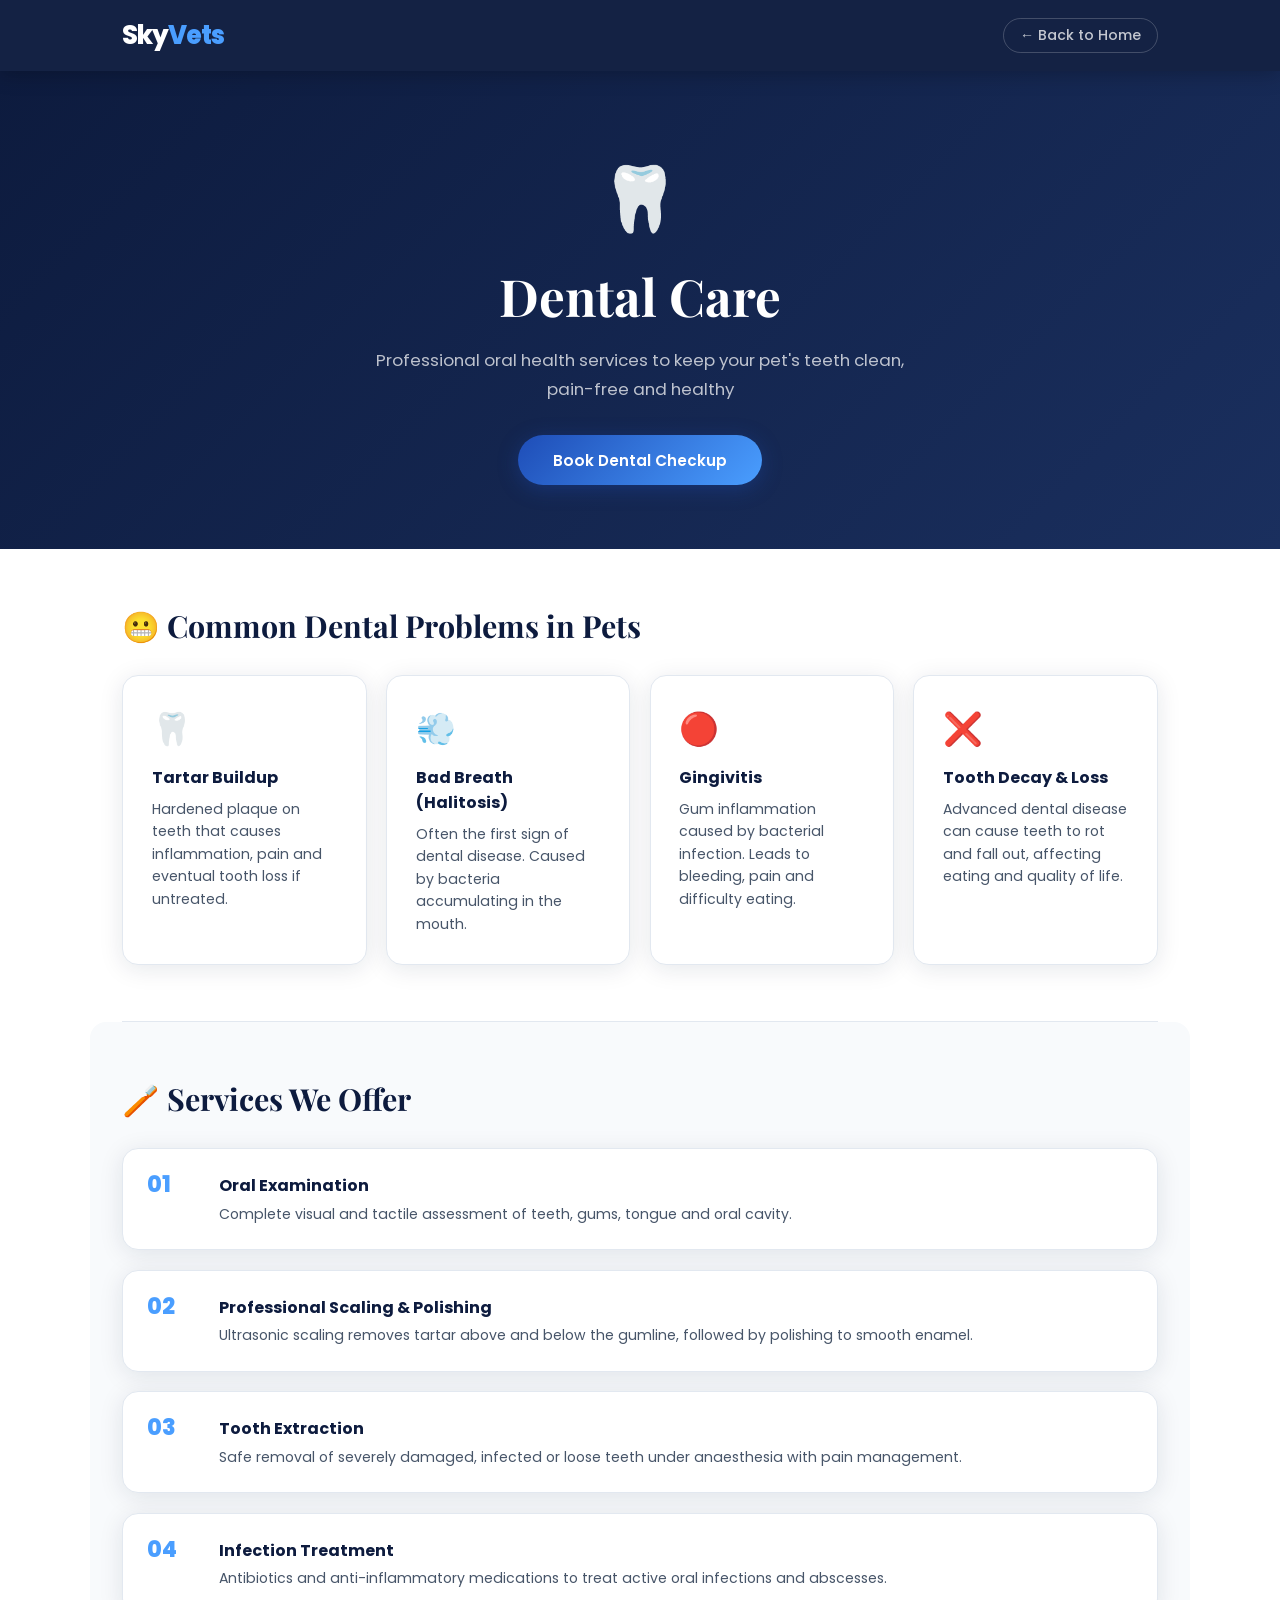
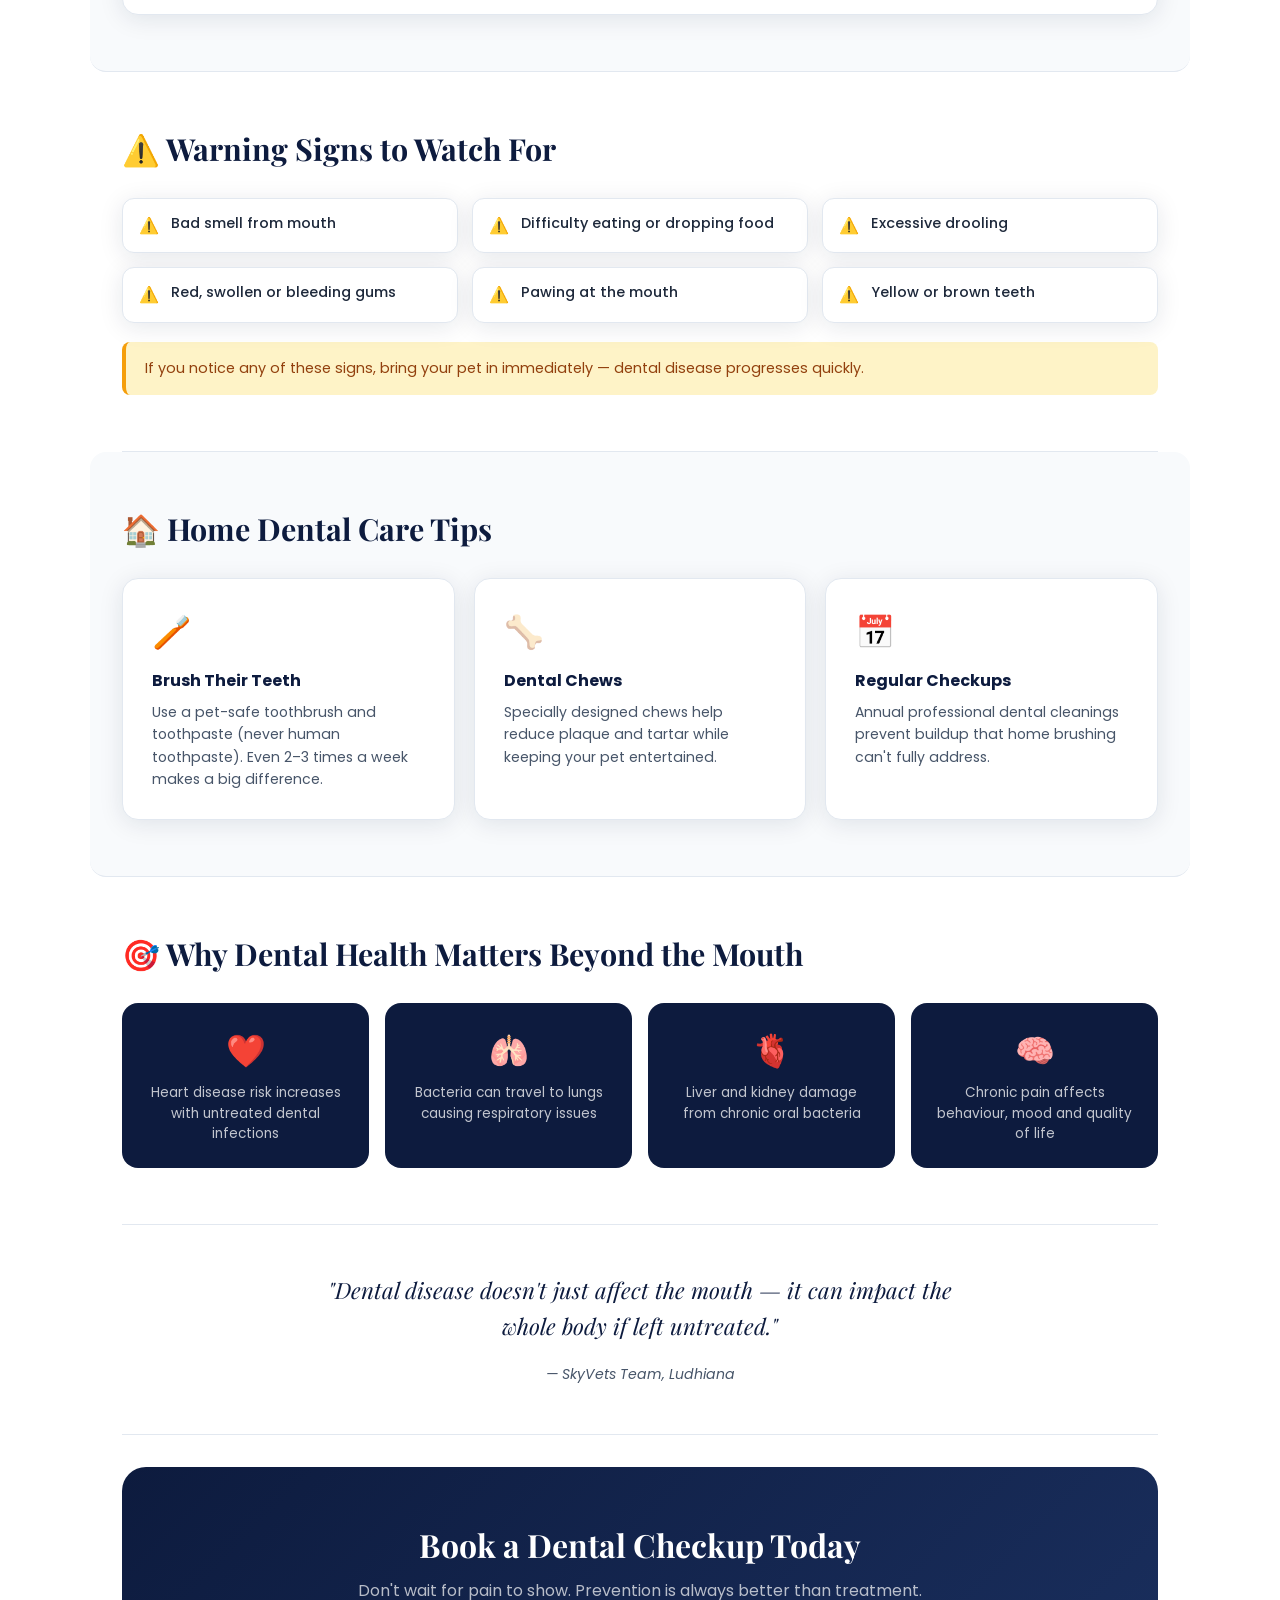
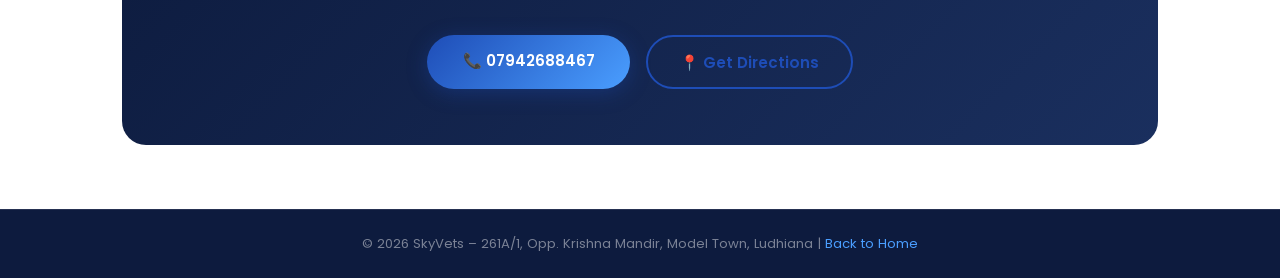
==== services/dental.html @ 85bca167 "first commit" ====
<!DOCTYPE html>
<html lang="en">
<head>
  <meta charset="UTF-8" />
  <meta name="viewport" content="width=device-width, initial-scale=1.0, maximum-scale=5.0, user-scalable=yes" />
  <meta name="theme-color" content="#0d1b3e" />
  <title>Dental Care – SkyVets Ludhiana</title>
  <link href="https://fonts.googleapis.com/css2?family=Poppins:wght@300;400;500;600;700;800&family=Playfair+Display:wght@700&display=swap" rel="stylesheet" />
  <link rel="stylesheet" href="../service.css" />
</head>
<body>
  <nav class="snav">
    <div class="snav-inner">
      <a href="../index.html" class="logo"><span class="logo-sky">Sky</span><span class="logo-vets">Vets</span></a>
      <a href="../index.html" class="back-btn">← Back to Home</a>
    </div>
  </nav>

  <header class="svc-hero" style="--accent:#0891b2;">
    <div class="svc-hero-icon">🦷</div>
    <h1>Dental Care</h1>
    <p>Professional oral health services to keep your pet's teeth clean, pain-free and healthy</p>
    <a href="../index.html#contact" class="btn-primary">Book Dental Checkup</a>
  </header>

  <main class="svc-main">

    <section class="svc-section">
      <h2>😬 Common Dental Problems in Pets</h2>
      <div class="info-cards">
        <div class="info-card">
          <div class="ic-icon">🦷</div>
          <h3>Tartar Buildup</h3>
          <p>Hardened plaque on teeth that causes inflammation, pain and eventual tooth loss if untreated.</p>
        </div>
        <div class="info-card">
          <div class="ic-icon">💨</div>
          <h3>Bad Breath (Halitosis)</h3>
          <p>Often the first sign of dental disease. Caused by bacteria accumulating in the mouth.</p>
        </div>
        <div class="info-card">
          <div class="ic-icon">🔴</div>
          <h3>Gingivitis</h3>
          <p>Gum inflammation caused by bacterial infection. Leads to bleeding, pain and difficulty eating.</p>
        </div>
        <div class="info-card">
          <div class="ic-icon">❌</div>
          <h3>Tooth Decay & Loss</h3>
          <p>Advanced dental disease can cause teeth to rot and fall out, affecting eating and quality of life.</p>
        </div>
      </div>
    </section>

    <section class="svc-section accent-bg">
      <h2>🪥 Services We Offer</h2>
      <div class="why-list">
        <div class="why-item">
          <div class="why-num">01</div>
          <div><h3>Oral Examination</h3><p>Complete visual and tactile assessment of teeth, gums, tongue and oral cavity.</p></div>
        </div>
        <div class="why-item">
          <div class="why-num">02</div>
          <div><h3>Professional Scaling & Polishing</h3><p>Ultrasonic scaling removes tartar above and below the gumline, followed by polishing to smooth enamel.</p></div>
        </div>
        <div class="why-item">
          <div class="why-num">03</div>
          <div><h3>Tooth Extraction</h3><p>Safe removal of severely damaged, infected or loose teeth under anaesthesia with pain management.</p></div>
        </div>
        <div class="why-item">
          <div class="why-num">04</div>
          <div><h3>Infection Treatment</h3><p>Antibiotics and anti-inflammatory medications to treat active oral infections and abscesses.</p></div>
        </div>
      </div>
    </section>

    <section class="svc-section">
      <h2>⚠️ Warning Signs to Watch For</h2>
      <div class="check-grid">
        <div class="check-item warn"><span>⚠️</span> Bad smell from mouth</div>
        <div class="check-item warn"><span>⚠️</span> Difficulty eating or dropping food</div>
        <div class="check-item warn"><span>⚠️</span> Excessive drooling</div>
        <div class="check-item warn"><span>⚠️</span> Red, swollen or bleeding gums</div>
        <div class="check-item warn"><span>⚠️</span> Pawing at the mouth</div>
        <div class="check-item warn"><span>⚠️</span> Yellow or brown teeth</div>
      </div>
      <p class="warn-note">If you notice any of these signs, bring your pet in immediately — dental disease progresses quickly.</p>
    </section>

    <section class="svc-section accent-bg">
      <h2>🏠 Home Dental Care Tips</h2>
      <div class="info-cards">
        <div class="info-card">
          <div class="ic-icon">🪥</div>
          <h3>Brush Their Teeth</h3>
          <p>Use a pet-safe toothbrush and toothpaste (never human toothpaste). Even 2–3 times a week makes a big difference.</p>
        </div>
        <div class="info-card">
          <div class="ic-icon">🦴</div>
          <h3>Dental Chews</h3>
          <p>Specially designed chews help reduce plaque and tartar while keeping your pet entertained.</p>
        </div>
        <div class="info-card">
          <div class="ic-icon">📅</div>
          <h3>Regular Checkups</h3>
          <p>Annual professional dental cleanings prevent buildup that home brushing can't fully address.</p>
        </div>
      </div>
    </section>

    <section class="svc-section">
      <h2>🎯 Why Dental Health Matters Beyond the Mouth</h2>
      <div class="impact-banner">
        <div class="impact-item"><span>❤️</span><p>Heart disease risk increases with untreated dental infections</p></div>
        <div class="impact-item"><span>🫁</span><p>Bacteria can travel to lungs causing respiratory issues</p></div>
        <div class="impact-item"><span>🫀</span><p>Liver and kidney damage from chronic oral bacteria</p></div>
        <div class="impact-item"><span>🧠</span><p>Chronic pain affects behaviour, mood and quality of life</p></div>
      </div>
    </section>

    <section class="svc-section quote-section">
      <blockquote>
        "Dental disease doesn't just affect the mouth — it can impact the whole body if left untreated."
      </blockquote>
      <cite>— SkyVets Team, Ludhiana</cite>
    </section>

    <section class="svc-cta">
      <h2>Book a Dental Checkup Today</h2>
      <p>Don't wait for pain to show. Prevention is always better than treatment.</p>
      <div class="cta-btns">
        <a href="tel:07942688467" class="btn-primary">📞 07942688467</a>
        <a href="../index.html#contact" class="btn-outline">📍 Get Directions</a>
      </div>
    </section>

  </main>
  <footer class="sfooter">
    <p>© 2026 SkyVets – 261A/1, Opp. Krishna Mandir, Model Town, Ludhiana | <a href="../index.html">Back to Home</a></p>
  </footer>
</body>
</html>
---- service.css ----
/* ===== SERVICE PAGE SHARED STYLES ===== */
*, *::before, *::after { box-sizing: border-box; margin: 0; padding: 0; }

:root {
  --navy: #0d1b3e;
  --navy-mid: #1a2f5e;
  --blue: #1e4db7;
  --sky: #4a9eff;
  --sky-light: #e8f4ff;
  --gold: #f5a623;
  --white: #ffffff;
  --gray-50: #f8fafc;
  --gray-100: #f1f5f9;
  --gray-200: #e2e8f0;
  --gray-600: #475569;
  --gray-800: #1e293b;
  --accent: #1e4db7;
  --radius: 16px;
  --shadow: 0 4px 24px rgba(13,27,62,0.1);
  --shadow-lg: 0 12px 48px rgba(13,27,62,0.16);
}

html { scroll-behavior: smooth; }
body { font-family: 'Poppins', sans-serif; color: var(--gray-800); background: var(--white); }
a { text-decoration: none; color: inherit; }

/* ===== NAV ===== */
.snav {
  position: sticky; top: 0; z-index: 100;
  background: rgba(13,27,62,0.97);
  backdrop-filter: blur(12px);
  padding: 1rem 0;
  box-shadow: 0 2px 20px rgba(0,0,0,0.25);
}
.snav-inner {
  max-width: 1100px; margin: 0 auto; padding: 0 2rem;
  display: flex; align-items: center; justify-content: space-between;
}
.logo { display: flex; align-items: baseline; }
.logo-sky { font-size: 1.6rem; font-weight: 800; color: #fff; letter-spacing: -1px; }
.logo-vets { font-size: 1.6rem; font-weight: 800; color: var(--sky); letter-spacing: -1px; }
.back-btn {
  color: rgba(255,255,255,0.75); font-size: 0.88rem; font-weight: 500;
  transition: color 0.2s; padding: 0.4rem 1rem;
  border: 1px solid rgba(255,255,255,0.2); border-radius: 50px;
}
.back-btn:hover { color: var(--sky); border-color: var(--sky); }

/* ===== HERO ===== */
.svc-hero {
  background: linear-gradient(135deg, var(--navy) 0%, var(--navy-mid) 100%);
  padding: 5rem 2rem 4rem;
  text-align: center;
  position: relative;
  overflow: hidden;
}
.svc-hero::before {
  content: '';
  position: absolute; inset: 0;
  background: radial-gradient(circle at 60% 40%, rgba(var(--accent), 0.15) 0%, transparent 70%);
}
.svc-hero-icon { font-size: 4rem; margin-bottom: 1rem; position: relative; z-index: 1; }
.svc-hero h1 {
  font-family: 'Playfair Display', serif;
  font-size: clamp(2rem, 5vw, 3.2rem);
  color: var(--white); margin-bottom: 1rem; position: relative; z-index: 1;
}
.svc-hero p {
  color: rgba(255,255,255,0.72); font-size: 1.05rem; max-width: 560px;
  margin: 0 auto 2rem; line-height: 1.7; position: relative; z-index: 1;
}

/* ===== BUTTONS ===== */
.btn-primary {
  display: inline-block;
  background: linear-gradient(135deg, var(--blue), var(--sky));
  color: var(--white); padding: 0.85rem 2.2rem;
  border-radius: 50px; font-weight: 600; font-size: 0.95rem;
  transition: all 0.3s; box-shadow: 0 4px 20px rgba(30,77,183,0.35);
  position: relative; z-index: 1;
}
.btn-primary:hover { transform: translateY(-2px); box-shadow: 0 8px 30px rgba(30,77,183,0.45); }

.btn-outline {
  display: inline-block;
  border: 2px solid var(--blue); color: var(--blue);
  padding: 0.85rem 2rem; border-radius: 50px;
  font-weight: 600; font-size: 0.95rem; transition: all 0.3s;
}
.btn-outline:hover { background: var(--blue); color: white; }

.btn-emergency {
  display: inline-block;
  background: #dc2626; color: white;
  padding: 1rem 2.5rem; border-radius: 50px;
  font-weight: 700; font-size: 1rem;
  animation: pulse-red 1.5s ease-in-out infinite;
  box-shadow: 0 4px 24px rgba(220,38,38,0.5);
  position: relative; z-index: 1;
}
.btn-emergency-lg {
  display: inline-block;
  background: #dc2626; color: white;
  padding: 1.1rem 2.8rem; border-radius: 50px;
  font-weight: 700; font-size: 1.1rem;
  box-shadow: 0 4px 24px rgba(220,38,38,0.4);
  transition: all 0.3s;
}
.btn-emergency-lg:hover { transform: translateY(-2px); box-shadow: 0 8px 32px rgba(220,38,38,0.55); }

@keyframes pulse-red {
  0%, 100% { box-shadow: 0 4px 24px rgba(220,38,38,0.5); }
  50% { box-shadow: 0 4px 40px rgba(220,38,38,0.85); }
}

/* ===== MAIN CONTENT ===== */
.svc-main { max-width: 1100px; margin: 0 auto; padding: 0 2rem 4rem; }

.svc-section { padding: 3.5rem 0; border-bottom: 1px solid var(--gray-200); }
.svc-section:last-child { border-bottom: none; }
.svc-section.accent-bg {
  background: var(--gray-50); margin: 0 -2rem; padding: 3.5rem 2rem;
  border-radius: var(--radius);
}

.svc-section h2 {
  font-family: 'Playfair Display', serif;
  font-size: clamp(1.4rem, 2.5vw, 1.9rem);
  color: var(--navy); margin-bottom: 1.8rem;
}

/* ===== CHECK GRID ===== */
.check-grid {
  display: grid; grid-template-columns: repeat(auto-fit, minmax(260px, 1fr)); gap: 0.85rem;
}
.check-item {
  display: flex; align-items: flex-start; gap: 0.75rem;
  background: var(--white); border: 1px solid var(--gray-200);
  border-radius: 12px; padding: 0.9rem 1rem;
  font-size: 0.9rem; font-weight: 500; color: var(--gray-800);
  box-shadow: var(--shadow);
}
.check-item span { color: var(--blue); font-weight: 700; font-size: 1rem; flex-shrink: 0; }
.check-item.warn span { color: #f59e0b; }

.warn-note {
  margin-top: 1.2rem; padding: 1rem 1.2rem;
  background: #fef3c7; border-left: 4px solid #f59e0b;
  border-radius: 8px; font-size: 0.9rem; color: #92400e;
}

/* ===== INFO CARDS ===== */
.info-cards {
  display: grid; grid-template-columns: repeat(auto-fit, minmax(220px, 1fr)); gap: 1.2rem;
}
.info-card {
  background: var(--white); border-radius: var(--radius);
  padding: 1.8rem; box-shadow: var(--shadow);
  border: 1px solid var(--gray-200); transition: transform 0.3s, box-shadow 0.3s;
}
.info-card:hover { transform: translateY(-4px); box-shadow: var(--shadow-lg); }
.ic-icon { font-size: 2rem; margin-bottom: 0.75rem; }
.info-card h3 { font-size: 1rem; font-weight: 700; color: var(--navy); margin-bottom: 0.5rem; }
.info-card p { font-size: 0.88rem; color: var(--gray-600); line-height: 1.6; }

/* ===== WHY LIST ===== */
.why-list { display: flex; flex-direction: column; gap: 1.2rem; }
.why-item {
  display: flex; gap: 1.5rem; align-items: flex-start;
  background: var(--white); border-radius: var(--radius);
  padding: 1.5rem; box-shadow: var(--shadow); border: 1px solid var(--gray-200);
}
.why-num {
  font-size: 1.4rem; font-weight: 800; color: var(--sky);
  min-width: 48px; line-height: 1;
}
.why-item h3 { font-size: 1rem; font-weight: 700; color: var(--navy); margin-bottom: 0.3rem; }
.why-item p { font-size: 0.88rem; color: var(--gray-600); line-height: 1.6; }

/* ===== FREQUENCY TABLE ===== */
.freq-table { border-radius: var(--radius); overflow: hidden; box-shadow: var(--shadow); }
.freq-row {
  display: grid; grid-template-columns: 1fr 1fr;
  padding: 1rem 1.5rem; background: var(--white);
  border-bottom: 1px solid var(--gray-200); font-size: 0.9rem;
}
.freq-row:last-child { border-bottom: none; }
.freq-row.header {
  background: var(--navy); color: white;
  font-weight: 700; font-size: 0.82rem; text-transform: uppercase; letter-spacing: 0.05em;
}
.freq-row:not(.header):hover { background: var(--sky-light); }

/* ===== TIMELINE ===== */
.timeline { position: relative; padding-left: 2rem; }
.timeline::before {
  content: ''; position: absolute; left: 10px; top: 0; bottom: 0;
  width: 2px; background: linear-gradient(to bottom, var(--blue), var(--sky));
}
.tl-item { position: relative; padding: 0 0 1.8rem 1.5rem; }
.tl-dot {
  position: absolute; left: -1.95rem; top: 4px;
  width: 14px; height: 14px; border-radius: 50%;
  background: var(--blue); border: 3px solid var(--white);
  box-shadow: 0 0 0 2px var(--blue);
}
.tl-dot.last { background: var(--gold); box-shadow: 0 0 0 2px var(--gold); }
.tl-item strong { display: block; font-size: 0.95rem; color: var(--navy); margin-bottom: 0.2rem; }
.tl-item p { font-size: 0.88rem; color: var(--gray-600); }

/* ===== VACCINE GRID ===== */
.vaccine-grid { display: grid; grid-template-columns: repeat(auto-fit, minmax(240px, 1fr)); gap: 1.2rem; }
.vaccine-card {
  background: var(--white); border-radius: var(--radius);
  padding: 1.8rem; box-shadow: var(--shadow);
  border: 2px solid var(--gray-200); position: relative;
  transition: transform 0.3s;
}
.vaccine-card.core { border-color: #bbf7d0; }
.vaccine-card.optional { border-color: #fde68a; }
.vaccine-card:hover { transform: translateY(-4px); }
.vc-badge {
  position: absolute; top: 1rem; right: 1rem;
  background: #16a34a; color: white;
  font-size: 0.68rem; font-weight: 700; padding: 0.2rem 0.6rem;
  border-radius: 50px; letter-spacing: 0.05em;
}
.vc-badge.opt { background: #d97706; }
.vaccine-card h3 { font-size: 1rem; font-weight: 700; color: var(--navy); margin: 0.5rem 0; }
.vaccine-card p { font-size: 0.88rem; color: var(--gray-600); line-height: 1.6; }

/* ===== SURGERY GRID ===== */
.surgery-grid { display: grid; grid-template-columns: repeat(auto-fit, minmax(280px, 1fr)); gap: 1.5rem; }
.surgery-cat {
  background: var(--white); border-radius: var(--radius);
  padding: 2rem; box-shadow: var(--shadow); border: 1px solid var(--gray-200);
}
.surgery-cat h3 { font-size: 1rem; font-weight: 700; color: var(--navy); margin-bottom: 1rem; }
.surgery-cat ul { list-style: none; display: flex; flex-direction: column; gap: 0.75rem; }
.surgery-cat li { font-size: 0.88rem; color: var(--gray-600); line-height: 1.5; padding-left: 1rem; position: relative; }
.surgery-cat li::before { content: '→'; position: absolute; left: 0; color: var(--blue); font-weight: 700; }
.surgery-cat li strong { color: var(--navy); }

/* ===== IMPACT BANNER ===== */
.impact-banner {
  display: grid; grid-template-columns: repeat(auto-fit, minmax(200px, 1fr)); gap: 1rem;
}
.impact-item {
  background: var(--navy); border-radius: var(--radius);
  padding: 1.5rem; text-align: center;
}
.impact-item span { font-size: 2rem; display: block; margin-bottom: 0.5rem; }
.impact-item p { font-size: 0.85rem; color: rgba(255,255,255,0.75); line-height: 1.5; }

/* ===== EMERGENCY ===== */
.emergency-hero { background: linear-gradient(135deg, #1a0505 0%, #3b0a0a 100%); }
.emergency-pulse {
  font-size: 4rem; margin-bottom: 1rem; position: relative; z-index: 1;
  animation: pulse-scale 1s ease-in-out infinite;
}
@keyframes pulse-scale {
  0%, 100% { transform: scale(1); }
  50% { transform: scale(1.15); }
}
.emergency-banner {
  background: #dc2626; color: white;
  padding: 1.2rem 2rem; border-radius: var(--radius);
  display: flex; align-items: center; gap: 1.2rem;
  margin: 2rem 0; box-shadow: 0 4px 20px rgba(220,38,38,0.35);
}
.emergency-banner span { font-size: 2rem; flex-shrink: 0; }
.emergency-banner strong { display: block; font-size: 0.95rem; margin-bottom: 0.2rem; }
.emergency-banner p { font-size: 1rem; }
.emergency-banner a { color: white; font-weight: 700; text-decoration: underline; }

.emergency-grid {
  display: grid; grid-template-columns: repeat(auto-fit, minmax(220px, 1fr)); gap: 1rem;
}
.emg-item {
  background: var(--white); border-radius: var(--radius);
  padding: 1.5rem; box-shadow: var(--shadow);
  border-left: 4px solid #dc2626; transition: transform 0.3s;
}
.emg-item:hover { transform: translateY(-3px); }
.emg-item span { font-size: 1.8rem; display: block; margin-bottom: 0.5rem; }
.emg-item h3 { font-size: 0.95rem; font-weight: 700; color: var(--navy); margin-bottom: 0.3rem; }
.emg-item p { font-size: 0.85rem; color: var(--gray-600); line-height: 1.5; }

.steps-list { display: flex; flex-direction: column; gap: 1rem; }
.step {
  display: flex; gap: 1.2rem; align-items: flex-start;
  background: var(--white); border-radius: var(--radius);
  padding: 1.4rem; box-shadow: var(--shadow); border: 1px solid var(--gray-200);
}
.step-num {
  width: 40px; height: 40px; border-radius: 50%;
  background: linear-gradient(135deg, var(--blue), var(--sky));
  color: white; font-weight: 800; font-size: 1rem;
  display: flex; align-items: center; justify-content: center; flex-shrink: 0;
}
.step h3 { font-size: 0.95rem; font-weight: 700; color: var(--navy); margin-bottom: 0.25rem; }
.step p { font-size: 0.87rem; color: var(--gray-600); line-height: 1.5; }
.step a { color: var(--blue); font-weight: 600; }

.toxin-grid { display: grid; grid-template-columns: 1fr 1fr; gap: 1.5rem; }
.toxin-item {
  background: var(--white); border-radius: var(--radius);
  padding: 1.8rem; box-shadow: var(--shadow); border: 1px solid var(--gray-200);
}
.toxin-item span { font-size: 2rem; display: block; margin-bottom: 0.5rem; }
.toxin-item strong { display: block; font-size: 1rem; font-weight: 700; color: var(--navy); margin-bottom: 0.75rem; }
.toxin-item ul { list-style: none; display: flex; flex-direction: column; gap: 0.4rem; }
.toxin-item li { font-size: 0.87rem; color: var(--gray-600); padding-left: 1rem; position: relative; }
.toxin-item li::before { content: '✗'; position: absolute; left: 0; color: #dc2626; font-weight: 700; }

/* ===== QUOTE ===== */
.quote-section { text-align: center; padding: 3rem 2rem; }
blockquote {
  font-family: 'Playfair Display', serif;
  font-size: clamp(1.1rem, 2vw, 1.4rem);
  color: var(--navy); line-height: 1.6;
  max-width: 680px; margin: 0 auto 1rem;
  font-style: italic;
}
cite { color: var(--gray-600); font-size: 0.88rem; }

/* ===== CTA ===== */
.svc-cta {
  background: linear-gradient(135deg, var(--navy), var(--navy-mid));
  border-radius: 24px; padding: 3.5rem 2rem;
  text-align: center; margin-top: 2rem;
}
.svc-cta h2 {
  font-family: 'Playfair Display', serif;
  font-size: clamp(1.5rem, 3vw, 2rem);
  color: white; margin-bottom: 0.75rem;
}
.svc-cta p { color: rgba(255,255,255,0.7); margin-bottom: 2rem; }
.cta-btns { display: flex; gap: 1rem; justify-content: center; flex-wrap: wrap; }
.emergency-cta { background: linear-gradient(135deg, #3b0a0a, #1a0505); }
.addr-note { color: rgba(255,255,255,0.6); font-size: 0.88rem; margin-top: 1.5rem; }

/* ===== FOOTER ===== */
.sfooter {
  background: var(--navy); padding: 1.5rem 2rem;
  text-align: center; border-top: 1px solid rgba(255,255,255,0.1);
}
.sfooter p { color: rgba(255,255,255,0.45); font-size: 0.82rem; }
.sfooter a { color: var(--sky); }

/* ===== RESPONSIVE ===== */

/* Tablets (768px - 1024px) */
@media (max-width: 1024px) {
  .svc-main { max-width: 100%; padding: 0 1.5rem 3rem; }
  .check-grid { grid-template-columns: repeat(auto-fit, minmax(220px, 1fr)); }
  .info-cards { grid-template-columns: repeat(auto-fit, minmax(200px, 1fr)); }
  .vaccine-grid { grid-template-columns: repeat(auto-fit, minmax(220px, 1fr)); }
  .surgery-grid { grid-template-columns: repeat(auto-fit, minmax(260px, 1fr)); }
}

/* Mobile landscape and small tablets (640px - 768px) */
@media (max-width: 768px) {
  .snav-inner { padding: 0 1.25rem; }
  .logo-sky, .logo-vets { font-size: 1.4rem; }
  
  /* Hero */
  .svc-hero { padding: 4rem 1.25rem 3rem; }
  .svc-hero-icon { font-size: 3rem; }
  .svc-hero h1 { font-size: clamp(1.75rem, 6vw, 2.5rem); }
  .svc-hero p { font-size: 0.95rem; }
  
  /* Main content */
  .svc-main { padding: 0 1.25rem 3rem; }
  .svc-section { padding: 2.5rem 0; }
  .svc-section.accent-bg { margin: 0 -1.25rem; padding: 2.5rem 1.25rem; }
  .svc-section h2 { font-size: clamp(1.3rem, 5vw, 1.7rem); margin-bottom: 1.5rem; }
  
  /* Grids */
  .check-grid { grid-template-columns: 1fr; gap: 0.75rem; }
  .info-cards { grid-template-columns: 1fr; gap: 1rem; }
  .vaccine-grid { grid-template-columns: 1fr; gap: 1rem; }
  .surgery-grid { grid-template-columns: 1fr; gap: 1.25rem; }
  .toxin-grid { grid-template-columns: 1fr; gap: 1.25rem; }
  .emergency-grid { grid-template-columns: 1fr; gap: 0.85rem; }
  
  /* Emergency banner */
  .emergency-banner { 
    flex-direction: column; 
    text-align: center; 
    padding: 1rem 1.5rem;
  }
  .emergency-banner span { font-size: 1.75rem; }
  
  /* Frequency table */
  .freq-row { 
    grid-template-columns: 1fr; 
    gap: 0.5rem;
    padding: 0.85rem 1.25rem;
  }
  .freq-row:not(.header) > *:first-child { font-weight: 600; }
  
  /* Impact banner */
  .impact-banner { grid-template-columns: repeat(auto-fit, minmax(160px, 1fr)); }
  
  /* Timeline */
  .timeline { padding-left: 1.5rem; }
  .tl-item { padding: 0 0 1.5rem 1.25rem; }
  
  /* Why list */
  .why-list { gap: 1rem; }
  .why-item { padding: 1.25rem; }
  
  /* Steps */
  .steps-list { gap: 0.85rem; }
  .step { padding: 1.25rem; }
}

/* Mobile portrait (480px - 640px) */
@media (max-width: 640px) {
  .snav-inner { padding: 0 1rem; }
  .back-btn { font-size: 0.82rem; padding: 0.35rem 0.85rem; }
  
  /* Hero */
  .svc-hero { padding: 3.5rem 1rem 2.5rem; }
  .btn-primary, .btn-outline { 
    padding: 0.75rem 1.75rem; 
    font-size: 0.9rem;
  }
  .btn-emergency { 
    padding: 0.9rem 2rem; 
    font-size: 0.95rem;
  }
  .btn-emergency-lg { 
    padding: 1rem 2.25rem; 
    font-size: 1rem;
  }
  
  /* Main content */
  .svc-main { padding: 0 1rem 2.5rem; }
  .svc-section { padding: 2rem 0; }
  .svc-section.accent-bg { margin: 0 -1rem; padding: 2rem 1rem; }
  
  /* Cards */
  .info-card, .vaccine-card, .surgery-cat, .toxin-item { padding: 1.5rem; }
  .check-item { padding: 0.75rem 0.85rem; font-size: 0.85rem; }
  
  /* CTA */
  .svc-cta { padding: 2.5rem 1.5rem; border-radius: 16px; }
  .cta-btns { 
    flex-direction: column; 
    align-items: stretch;
    width: 100%;
  }
  .cta-btns .btn-primary,
  .cta-btns .btn-outline,
  .cta-btns .btn-emergency-lg { 
    width: 100%; 
    text-align: center;
  }
  
  /* Why items */
  .why-item { 
    flex-direction: column; 
    gap: 0.75rem; 
    padding: 1.25rem;
  }
  .why-num { min-width: auto; }
  
  /* Steps */
  .step { flex-direction: column; align-items: center; text-align: center; }
  .step-num { margin-bottom: 0.5rem; }
}

/* Small mobile (320px - 480px) */
@media (max-width: 480px) {
  /* Hero */
  .svc-hero { padding: 3rem 0.85rem 2rem; }
  .svc-hero-icon { font-size: 2.5rem; }
  .emergency-pulse { font-size: 3rem; }
  
  /* Main content */
  .svc-main { padding: 0 0.85rem 2rem; }
  .svc-section.accent-bg { margin: 0 -0.85rem; padding: 2rem 0.85rem; }
  
  /* Cards */
  .info-card, .vaccine-card, .surgery-cat, .toxin-item, 
  .emg-item, .why-item, .step { padding: 1.25rem; }
  
  /* Timeline */
  .timeline { padding-left: 1.25rem; }
  .tl-dot { left: -1.75rem; width: 12px; height: 12px; }
  
  /* Emergency banner */
  .emergency-banner { padding: 0.85rem 1.25rem; }
  .emergency-banner span { font-size: 1.5rem; }
  
  /* Quote */
  .quote-section { padding: 2rem 1rem; }
  blockquote { font-size: clamp(1rem, 4vw, 1.2rem); }
}

/* Extra small devices (< 375px) */
@media (max-width: 375px) {
  .logo-sky, .logo-vets { font-size: 1.25rem; }
  .svc-hero { padding: 2.75rem 0.75rem 1.75rem; }
  .svc-main { padding: 0 0.75rem 1.75rem; }
  .btn-primary, .btn-outline, .btn-emergency { 
    padding: 0.7rem 1.5rem; 
    font-size: 0.85rem;
  }
  .info-card, .vaccine-card, .surgery-cat { padding: 1rem; }
}

/* Landscape orientation fixes for mobile */
@media (max-height: 500px) and (orientation: landscape) {
  .svc-hero { padding: 2.5rem 1rem 1.5rem; }
  .svc-hero-icon, .emergency-pulse { font-size: 2.5rem; }
  .svc-section { padding: 1.5rem 0; }
}

/* Touch device optimizations */
@media (hover: none) and (pointer: coarse) {
  .service-card, .info-card, .vaccine-card, .surgery-cat,
  .emg-item, .why-item, .step {
    transition: none;
  }
  .btn-primary, .btn-outline, .btn-emergency, .btn-emergency-lg {
    min-height: 44px; /* iOS touch target size */
  }
}

/* High DPI displays */
@media (-webkit-min-device-pixel-ratio: 2), (min-resolution: 192dpi) {
  .svc-hero, .svc-cta, .emergency-cta {
    background-attachment: scroll; /* Better performance on mobile */
  }
}
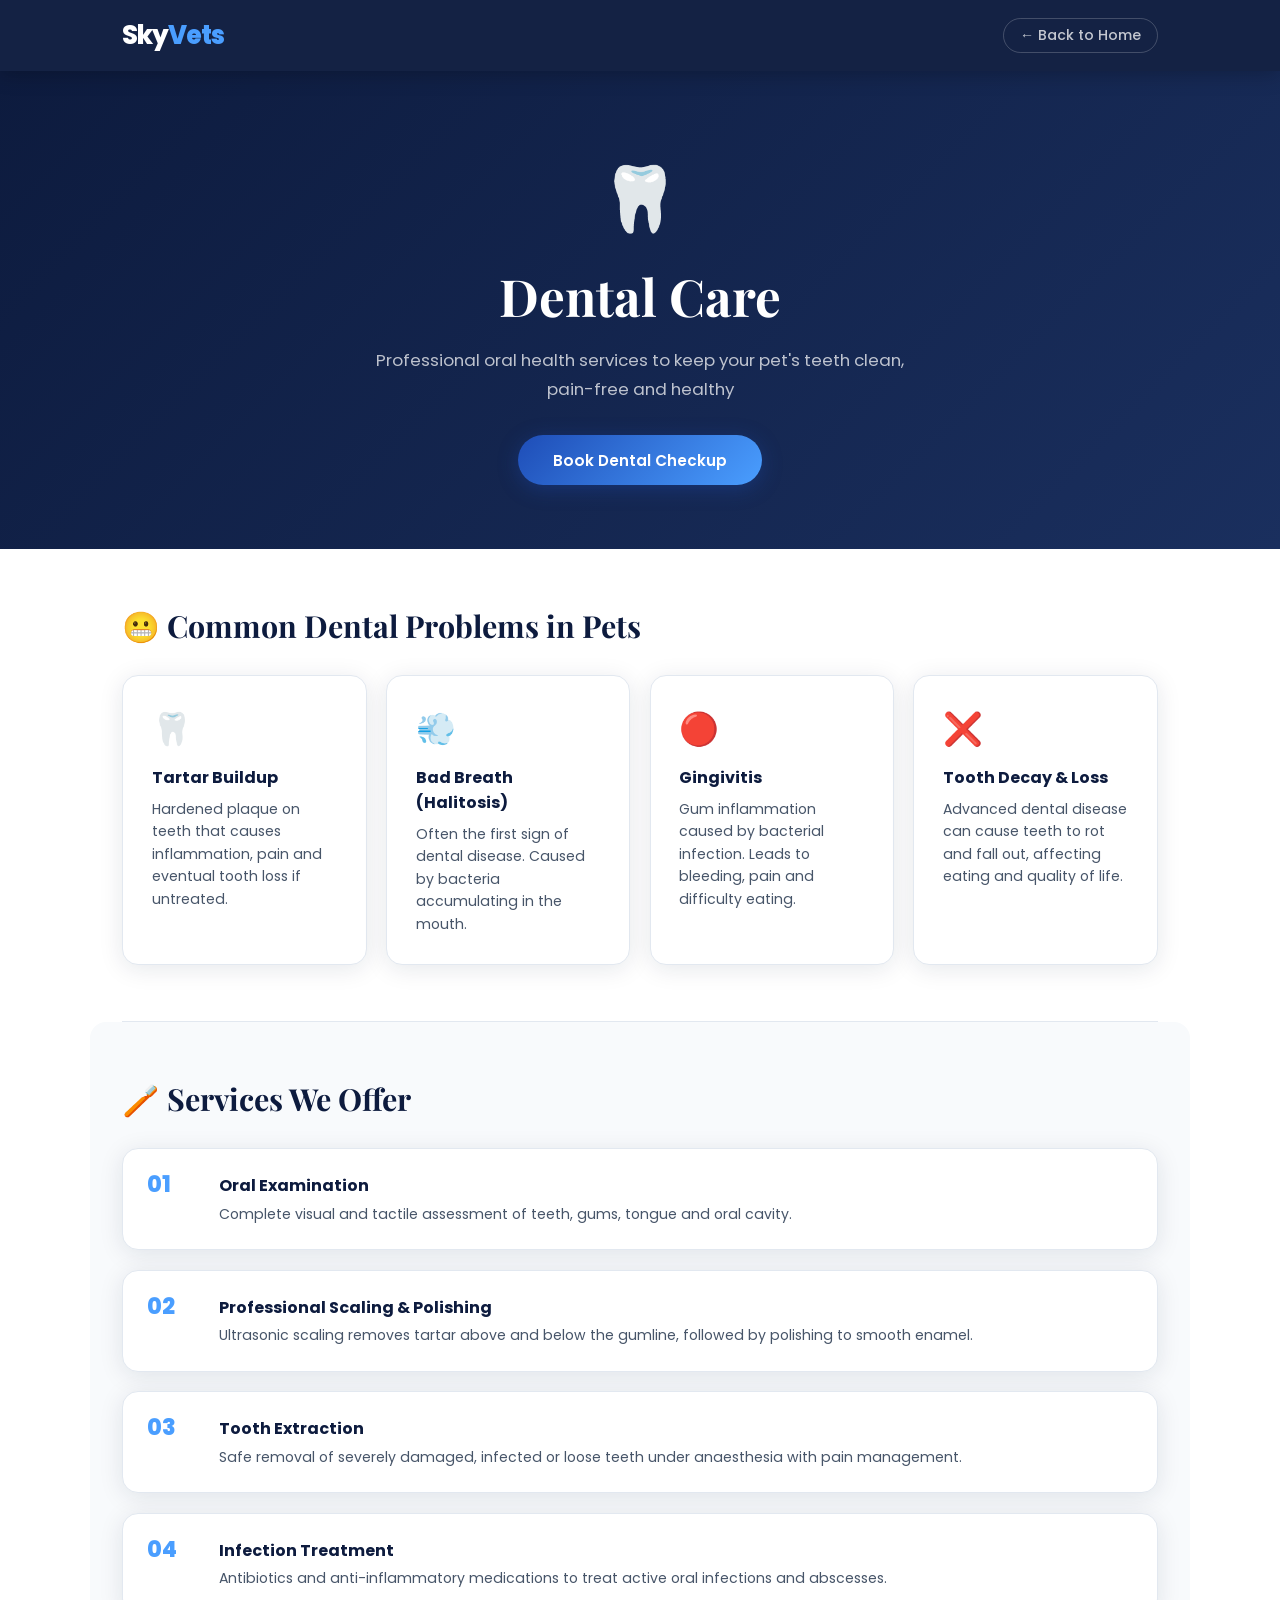
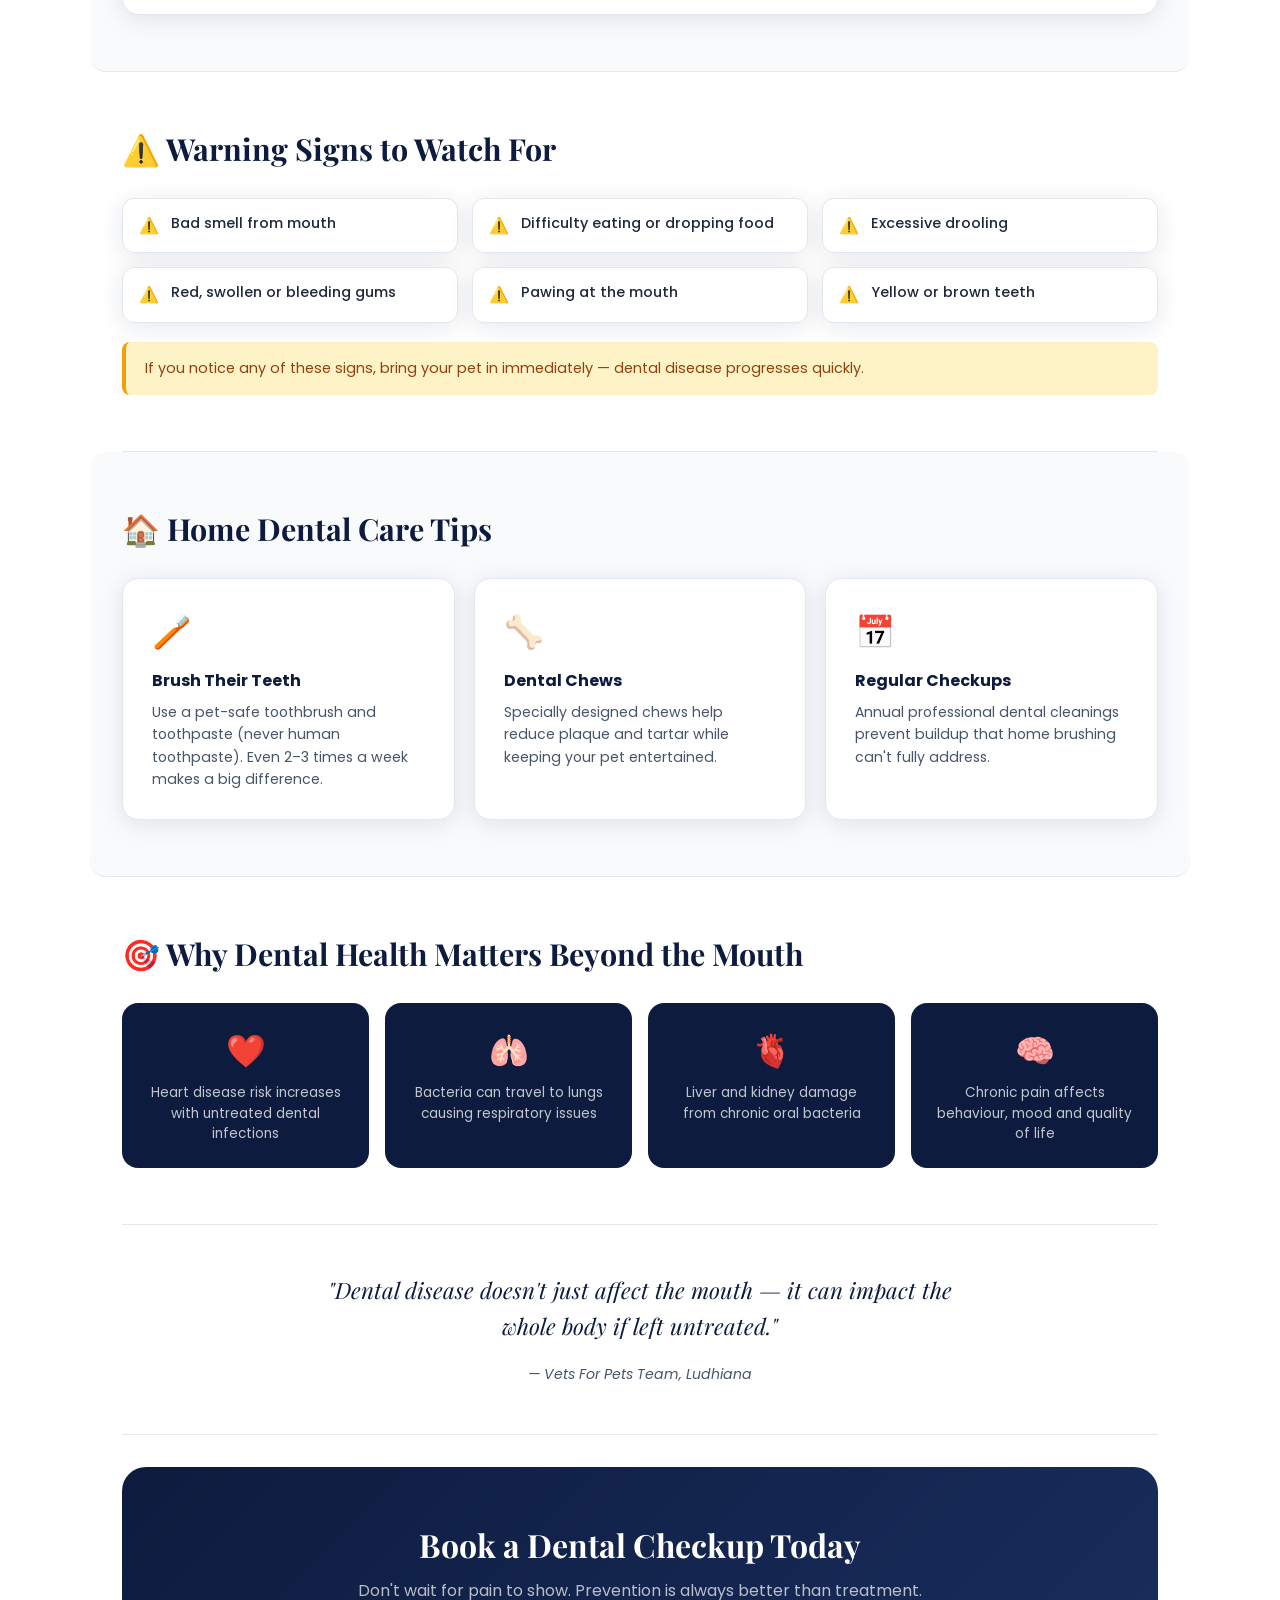
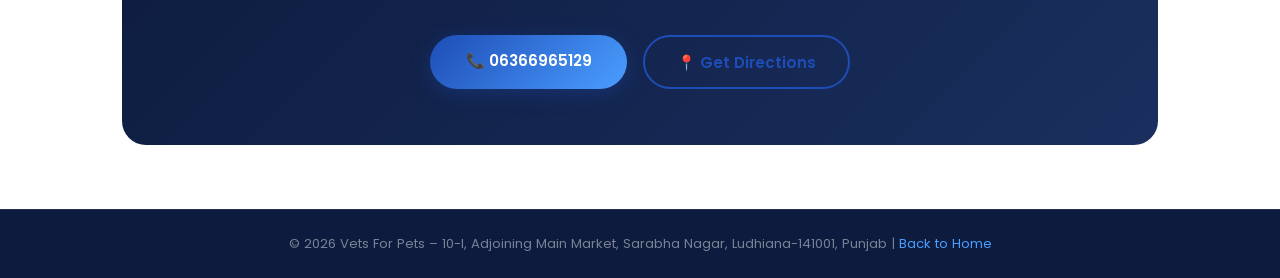
==== commit 266e8169: "minor-changes" ====
--- a/services/dental.html
+++ b/services/dental.html
@@ -4,7 +4,7 @@
   <meta charset="UTF-8" />
   <meta name="viewport" content="width=device-width, initial-scale=1.0, maximum-scale=5.0, user-scalable=yes" />
   <meta name="theme-color" content="#0d1b3e" />
-  <title>Dental Care – SkyVets Ludhiana</title>
+  <title>Dental Care – Vets For Pets Ludhiana</title>
   <link href="https://fonts.googleapis.com/css2?family=Poppins:wght@300;400;500;600;700;800&family=Playfair+Display:wght@700&display=swap" rel="stylesheet" />
   <link rel="stylesheet" href="../service.css" />
 </head>
@@ -121,21 +121,21 @@
       <blockquote>
         "Dental disease doesn't just affect the mouth — it can impact the whole body if left untreated."
       </blockquote>
-      <cite>— SkyVets Team, Ludhiana</cite>
+      <cite>— Vets For Pets Team, Ludhiana</cite>
     </section>
 
     <section class="svc-cta">
       <h2>Book a Dental Checkup Today</h2>
       <p>Don't wait for pain to show. Prevention is always better than treatment.</p>
       <div class="cta-btns">
-        <a href="tel:07942688467" class="btn-primary">📞 07942688467</a>
+        <a href="tel:06366965129" class="btn-primary">📞 06366965129</a>
         <a href="../index.html#contact" class="btn-outline">📍 Get Directions</a>
       </div>
     </section>
 
   </main>
   <footer class="sfooter">
-    <p>© 2026 SkyVets – 261A/1, Opp. Krishna Mandir, Model Town, Ludhiana | <a href="../index.html">Back to Home</a></p>
+    <p>© 2026 Vets For Pets – 10-I, Adjoining Main Market, Sarabha Nagar, Ludhiana-141001, Punjab | <a href="../index.html">Back to Home</a></p>
   </footer>
 </body>
 </html>
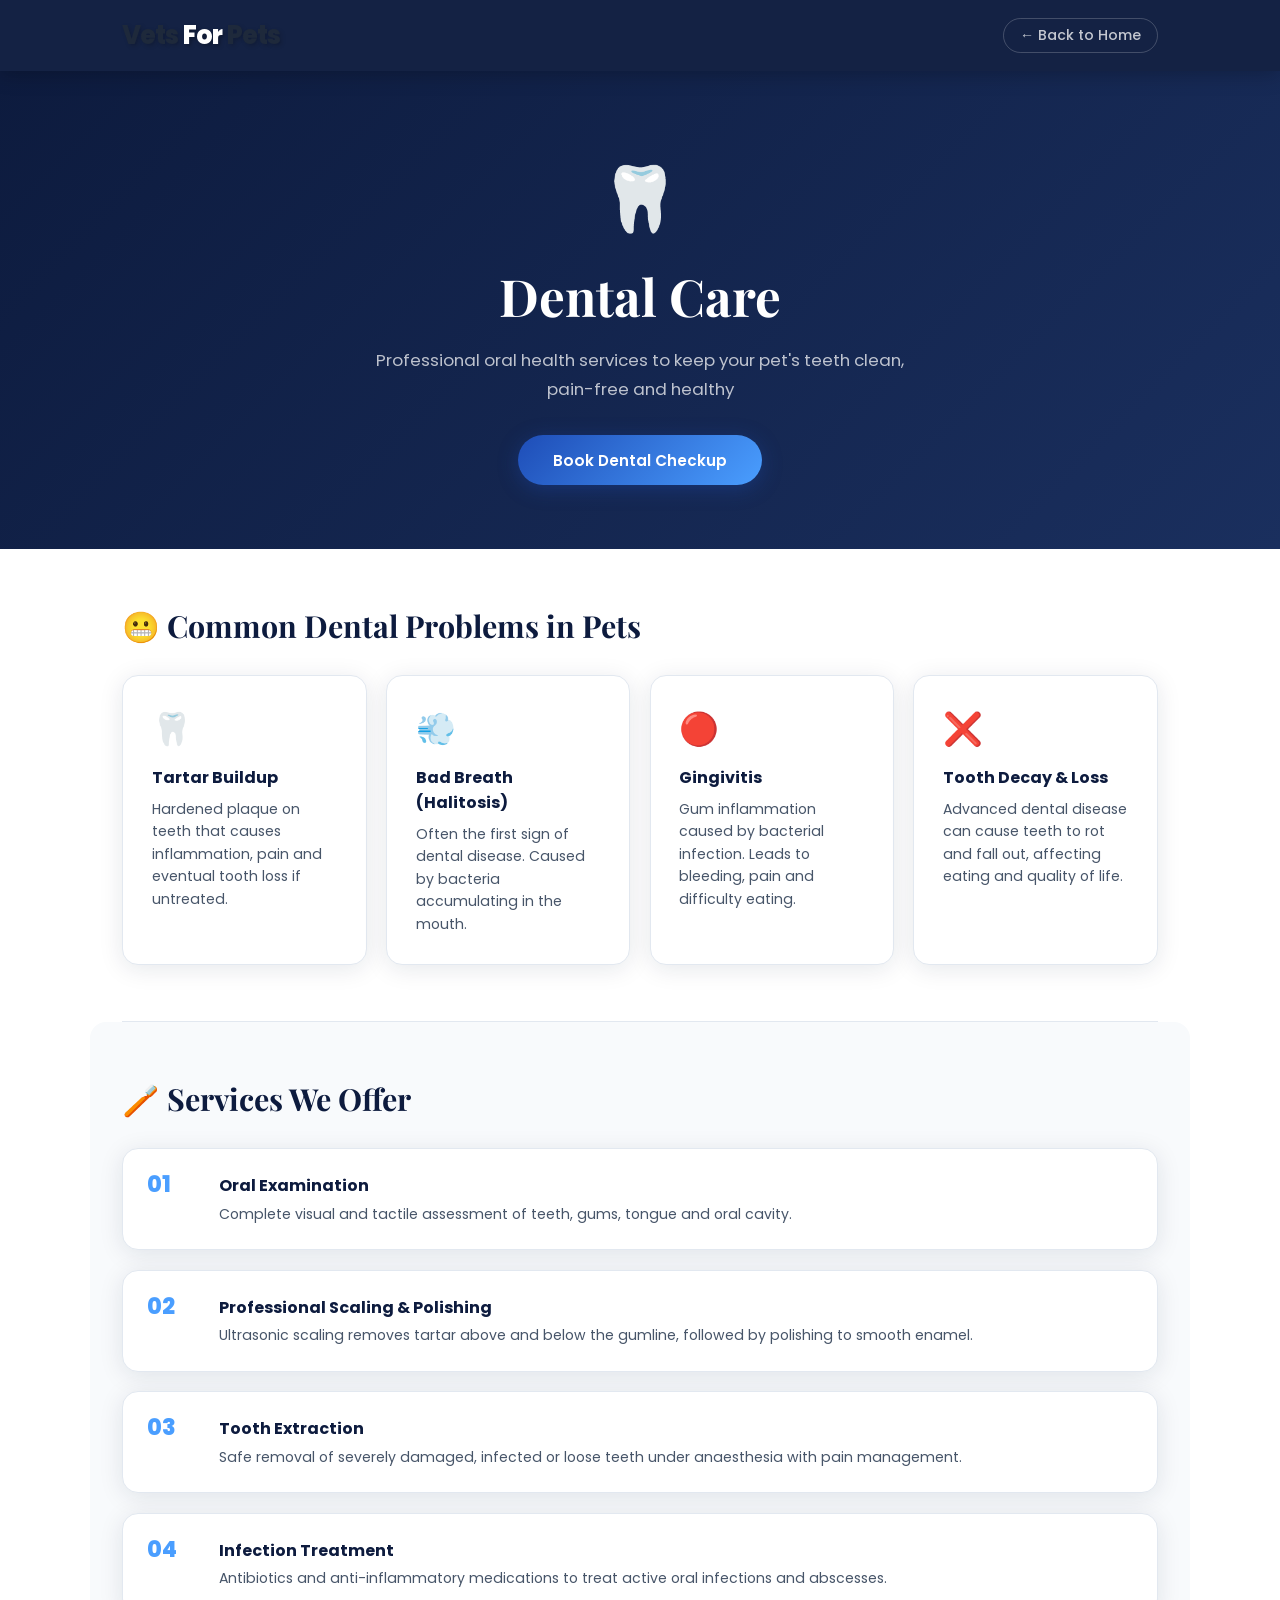
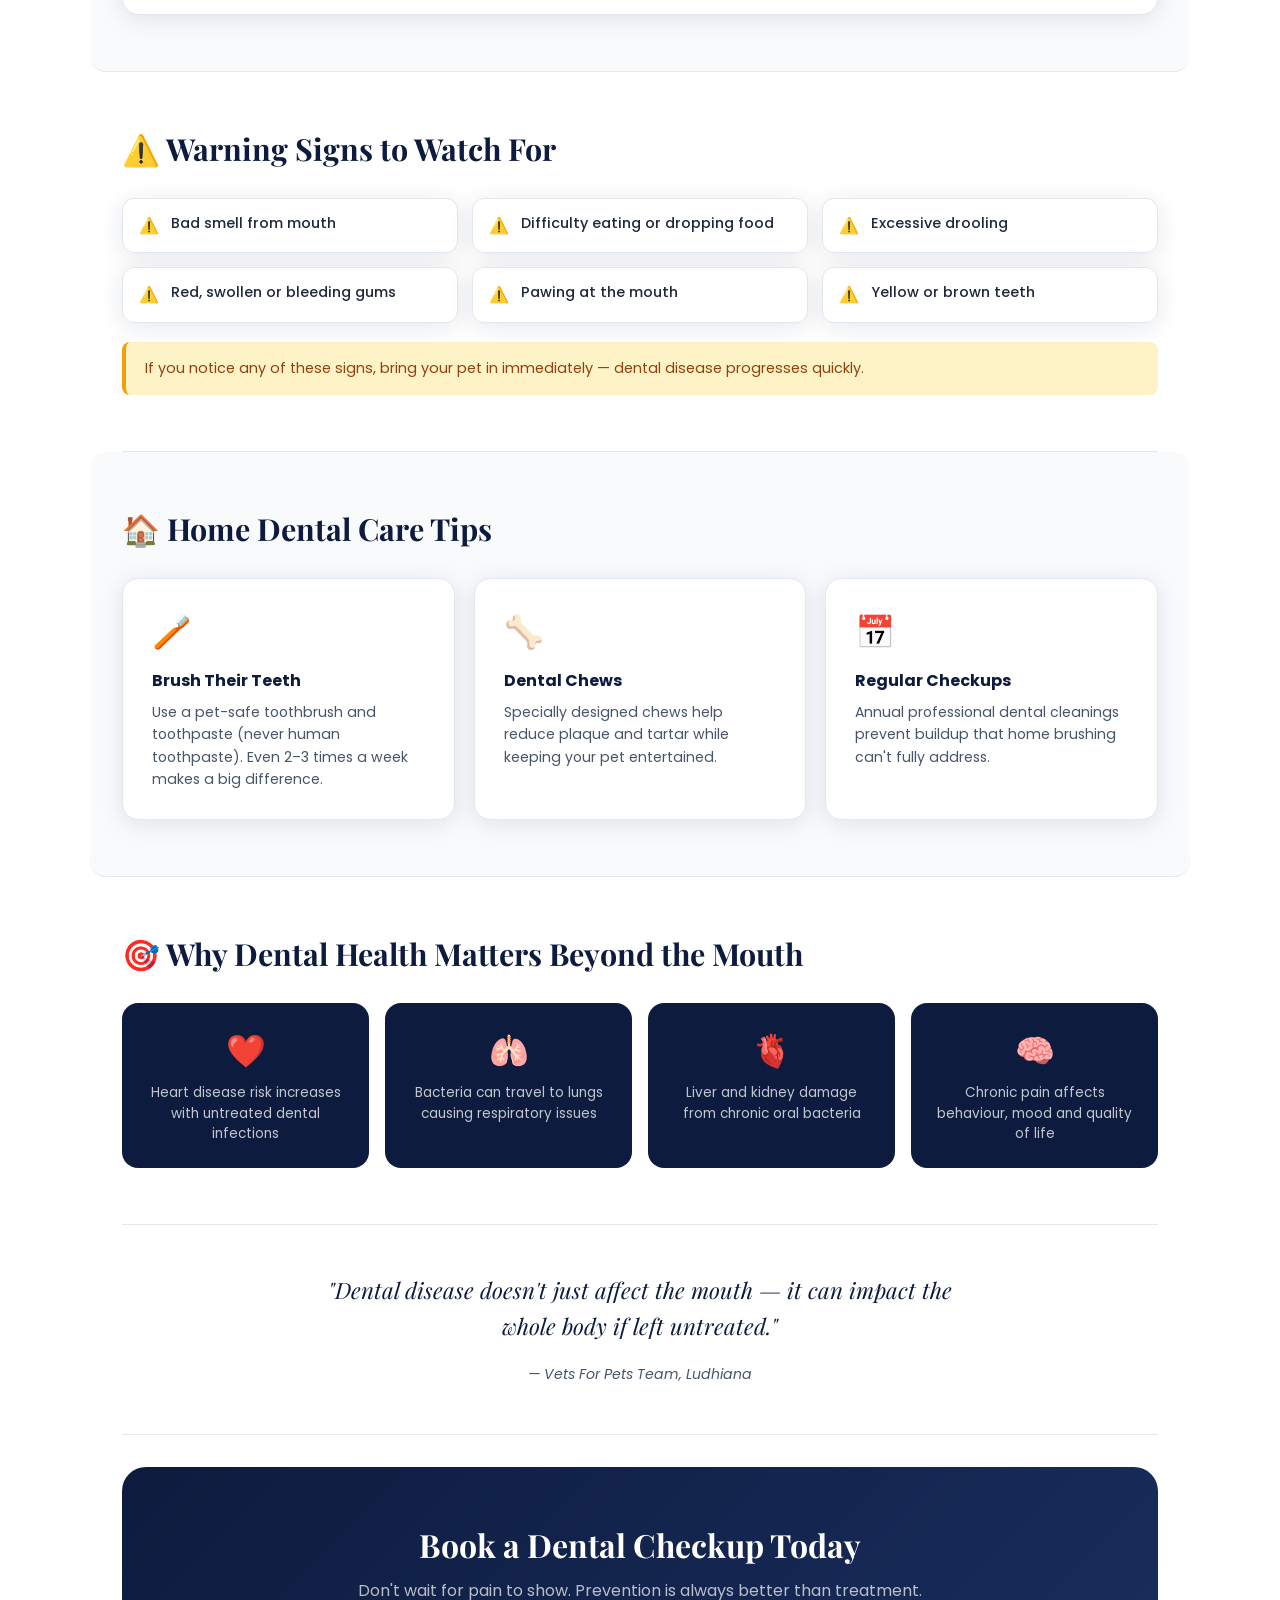
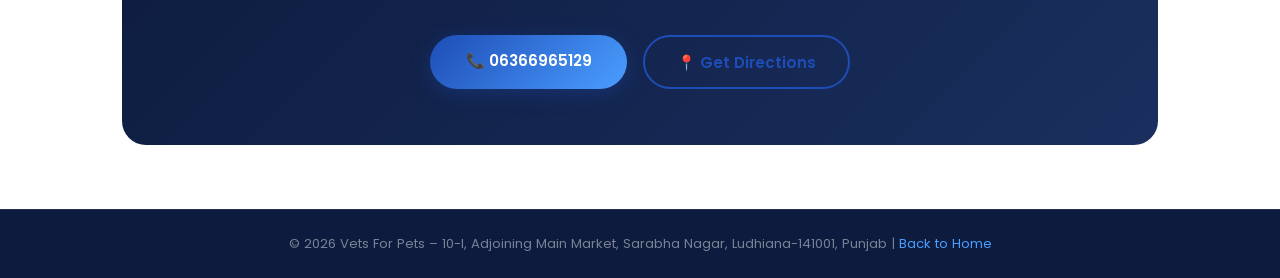
==== commit 7212d266: "OK" ====
--- a/services/dental.html
+++ b/services/dental.html
@@ -11,7 +11,11 @@
 <body>
   <nav class="snav">
     <div class="snav-inner">
-      <a href="../index.html" class="logo"><span class="logo-sky">Sky</span><span class="logo-vets">Vets</span></a>
+      <a href="../index.html" class="logo">
+        <span class="logo-vets">Vets</span>
+        <span class="logo-for">For</span>
+        <span class="logo-pets">Pets</span>
+      </a>
       <a href="../index.html" class="back-btn">← Back to Home</a>
     </div>
   </nav>
--- a/service.css
+++ b/service.css
@@ -36,9 +36,26 @@
   max-width: 1100px; margin: 0 auto; padding: 0 2rem;
   display: flex; align-items: center; justify-content: space-between;
 }
-.logo { display: flex; align-items: baseline; }
-.logo-sky { font-size: 1.6rem; font-weight: 800; color: #fff; letter-spacing: -1px; }
-.logo-vets { font-size: 1.6rem; font-weight: 800; color: var(--sky); letter-spacing: -1px; }
+.logo { display: flex; align-items: baseline; gap: 0.2rem; }
+.logo-vets { 
+  font-size: 1.6rem; font-weight: 800; 
+  color: var(--pink); 
+  letter-spacing: -1px; 
+  text-shadow: 2px 2px 4px rgba(0,0,0,0.2);
+}
+.logo-for { 
+  font-size: 1.6rem; font-weight: 800; 
+  color: #fff; 
+  letter-spacing: -1px; 
+  margin: 0 0.1rem;
+  text-shadow: 2px 2px 4px rgba(0,0,0,0.3);
+}
+.logo-pets { 
+  font-size: 1.6rem; font-weight: 800; 
+  color: var(--green); 
+  letter-spacing: -1px;
+  text-shadow: 2px 2px 4px rgba(0,0,0,0.2);
+}
 .back-btn {
   color: rgba(255,255,255,0.75); font-size: 0.88rem; font-weight: 500;
   transition: color 0.2s; padding: 0.4rem 1rem;
@@ -362,7 +379,7 @@
 /* Mobile landscape and small tablets (640px - 768px) */
 @media (max-width: 768px) {
   .snav-inner { padding: 0 1.25rem; }
-  .logo-sky, .logo-vets { font-size: 1.4rem; }
+  .logo-vets, .logo-for, .logo-pets { font-size: 1.4rem; }
   
   /* Hero */
   .svc-hero { padding: 4rem 1.25rem 3rem; }
@@ -502,7 +519,7 @@
 
 /* Extra small devices (< 375px) */
 @media (max-width: 375px) {
-  .logo-sky, .logo-vets { font-size: 1.25rem; }
+  .logo-vets, .logo-for, .logo-pets { font-size: 1.25rem; }
   .svc-hero { padding: 2.75rem 0.75rem 1.75rem; }
   .svc-main { padding: 0 0.75rem 1.75rem; }
   .btn-primary, .btn-outline, .btn-emergency { 
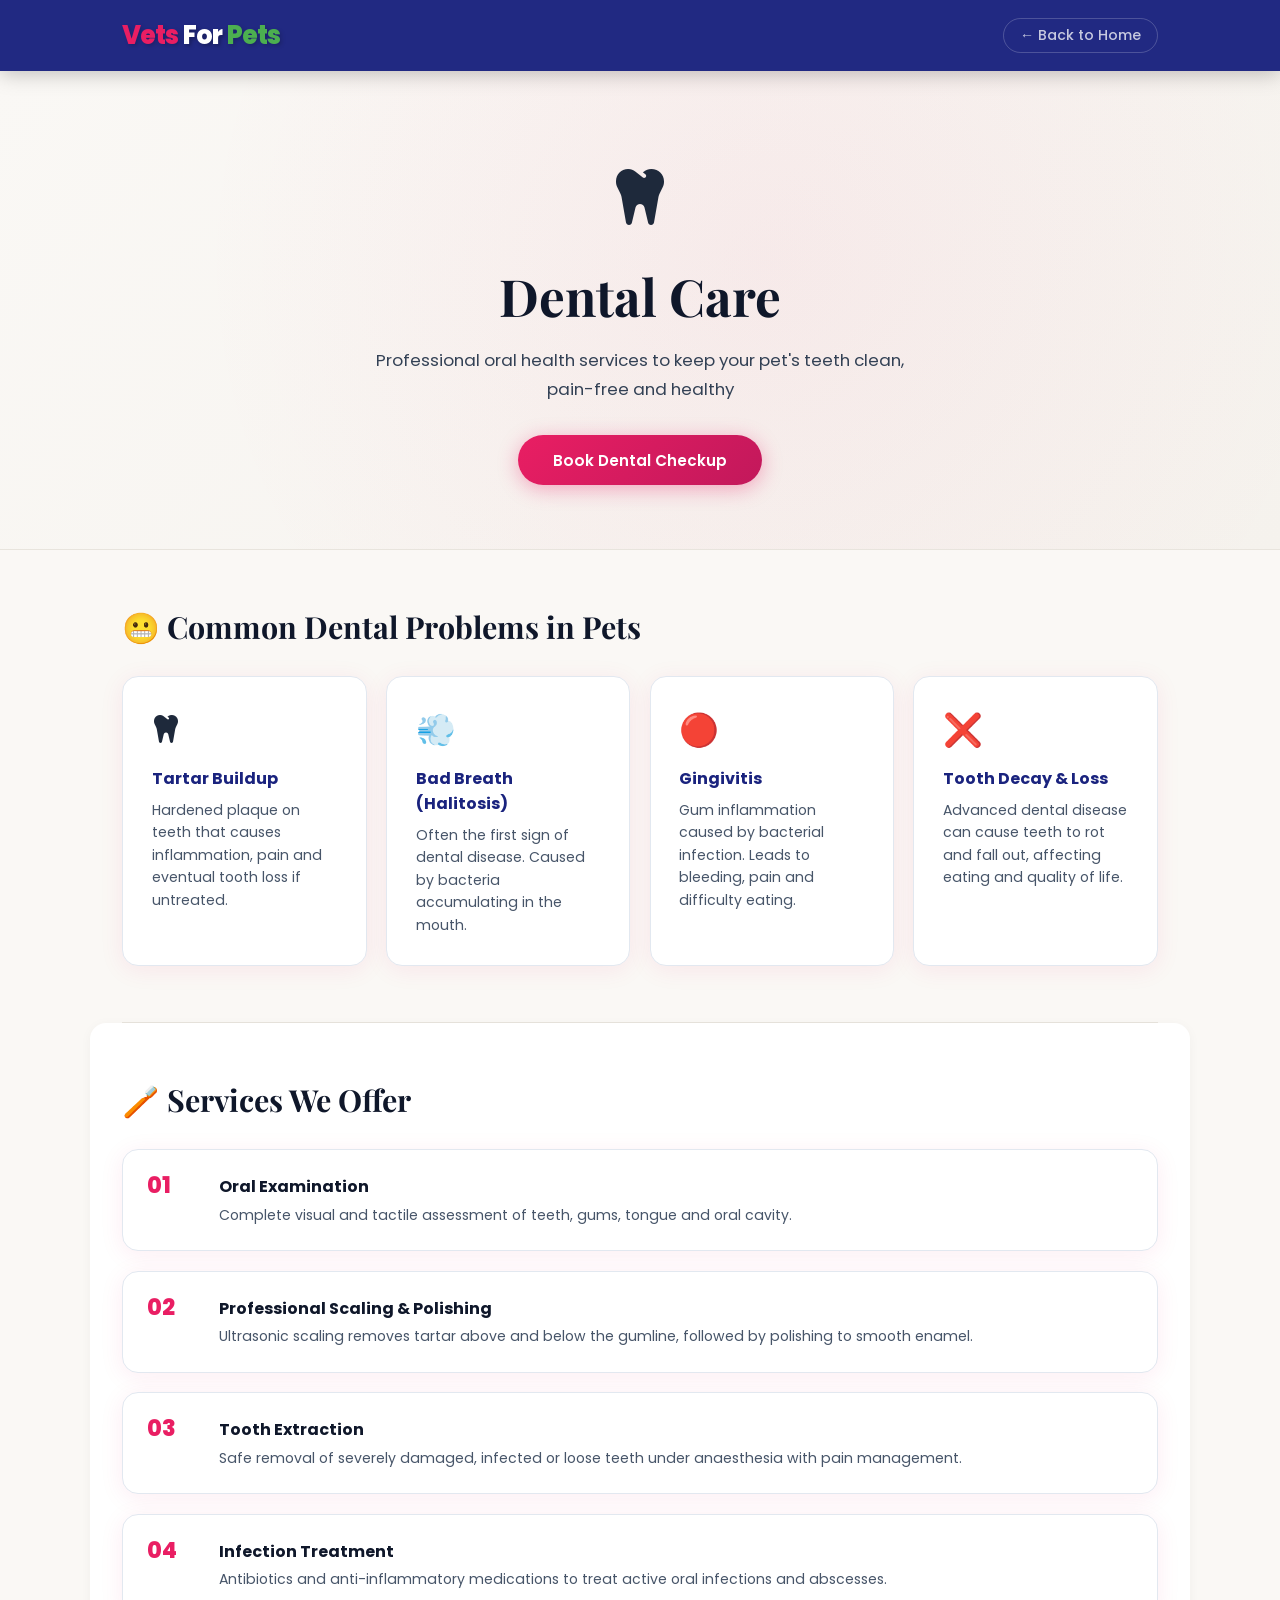
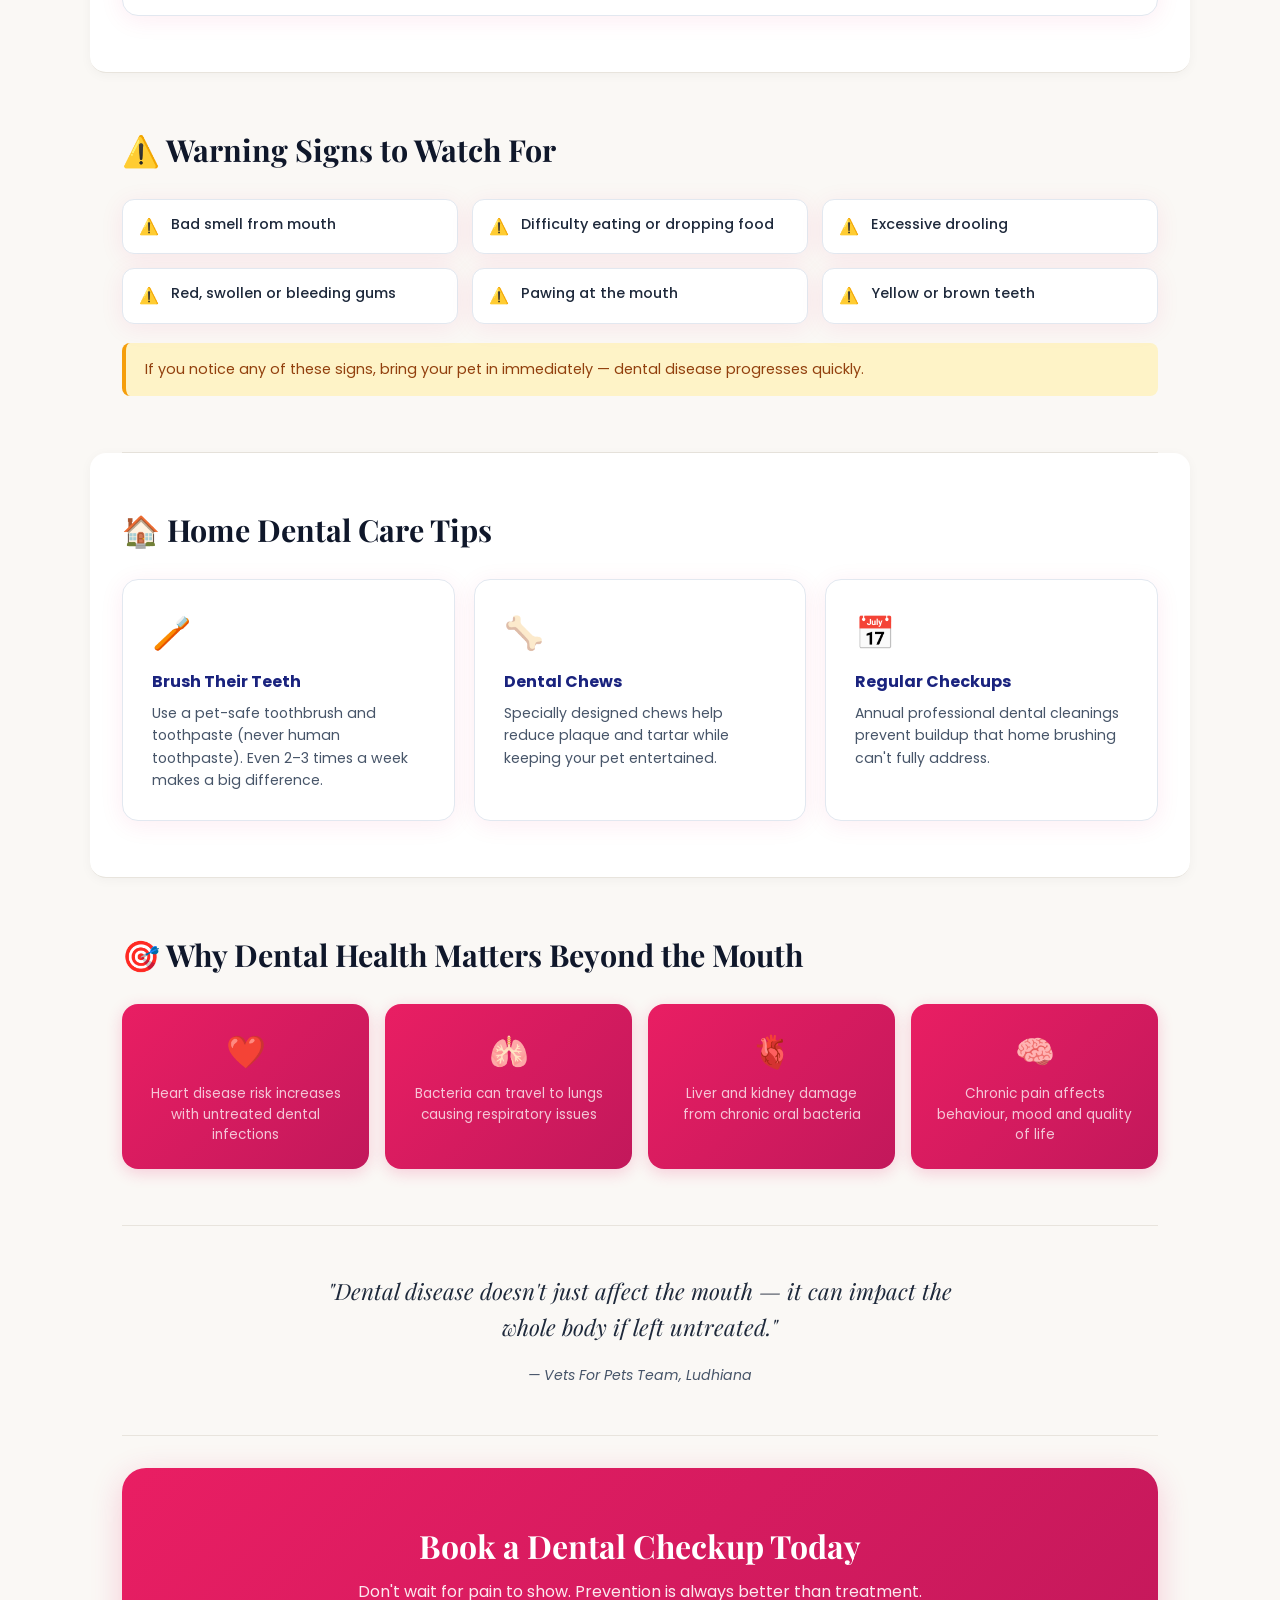
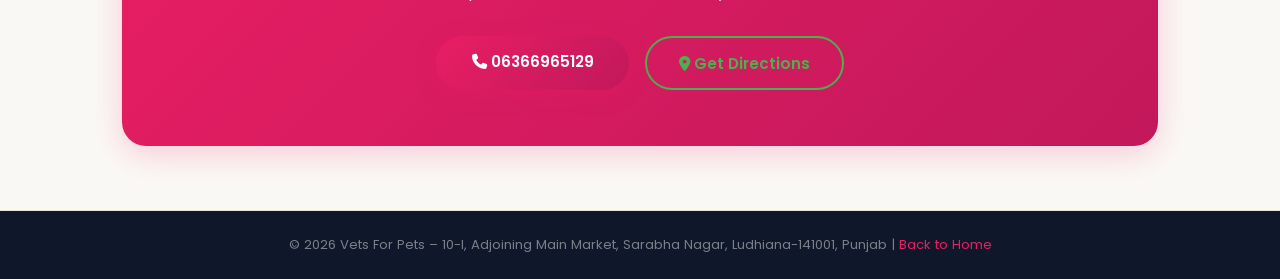
==== commit ae1aba7f: "DONE" ====
--- a/services/dental.html
+++ b/services/dental.html
@@ -6,6 +6,7 @@
   <meta name="theme-color" content="#0d1b3e" />
   <title>Dental Care – Vets For Pets Ludhiana</title>
   <link href="https://fonts.googleapis.com/css2?family=Poppins:wght@300;400;500;600;700;800&family=Playfair+Display:wght@700&display=swap" rel="stylesheet" />
+  <link rel="stylesheet" href="https://cdnjs.cloudflare.com/ajax/libs/font-awesome/6.4.0/css/all.min.css" />
   <link rel="stylesheet" href="../service.css" />
 </head>
 <body>
@@ -21,7 +22,7 @@
   </nav>
 
   <header class="svc-hero" style="--accent:#0891b2;">
-    <div class="svc-hero-icon">🦷</div>
+    <div class="svc-hero-icon"><i class="fas fa-tooth"></i></div>
     <h1>Dental Care</h1>
     <p>Professional oral health services to keep your pet's teeth clean, pain-free and healthy</p>
     <a href="../index.html#contact" class="btn-primary">Book Dental Checkup</a>
@@ -33,7 +34,7 @@
       <h2>😬 Common Dental Problems in Pets</h2>
       <div class="info-cards">
         <div class="info-card">
-          <div class="ic-icon">🦷</div>
+          <div class="ic-icon"><i class="fas fa-tooth"></i></div>
           <h3>Tartar Buildup</h3>
           <p>Hardened plaque on teeth that causes inflammation, pain and eventual tooth loss if untreated.</p>
         </div>
@@ -132,8 +133,8 @@
       <h2>Book a Dental Checkup Today</h2>
       <p>Don't wait for pain to show. Prevention is always better than treatment.</p>
       <div class="cta-btns">
-        <a href="tel:06366965129" class="btn-primary">📞 06366965129</a>
-        <a href="../index.html#contact" class="btn-outline">📍 Get Directions</a>
+        <a href="tel:06366965129" class="btn-primary"><i class="fas fa-phone"></i> 06366965129</a>
+        <a href="../index.html#contact" class="btn-outline"><i class="fas fa-map-marker-alt"></i> Get Directions</a>
       </div>
     </section>
 
--- a/service.css
+++ b/service.css
@@ -2,32 +2,41 @@
 *, *::before, *::after { box-sizing: border-box; margin: 0; padding: 0; }
 
 :root {
-  --navy: #0d1b3e;
-  --navy-mid: #1a2f5e;
-  --blue: #1e4db7;
-  --sky: #4a9eff;
-  --sky-light: #e8f4ff;
-  --gold: #f5a623;
+  --pink: #e91e63;
+  --pink-dark: #c2185b;
+  --pink-light: #f48fb1;
+  --navy: #1a237e;
+  --navy-mid: #283593;
+  --navy-light: #3949ab;
+  --green: #4caf50;
+  --green-dark: #388e3c;
+  --green-light: #81c784;
   --white: #ffffff;
+  --cream: #faf8f5;
+  --cream-dark: #f5f2ed;
+  --beige: #e8e4dd;
   --gray-50: #f8fafc;
   --gray-100: #f1f5f9;
   --gray-200: #e2e8f0;
   --gray-600: #475569;
+  --gray-700: #334155;
   --gray-800: #1e293b;
-  --accent: #1e4db7;
+  --gray-900: #0f172a;
   --radius: 16px;
-  --shadow: 0 4px 24px rgba(13,27,62,0.1);
-  --shadow-lg: 0 12px 48px rgba(13,27,62,0.16);
+  --shadow: 0 4px 24px rgba(233,30,99,0.08);
+  --shadow-lg: 0 12px 48px rgba(233,30,99,0.12);
+  --transition-smooth: all 0.4s cubic-bezier(0.4, 0, 0.2, 1);
+  --transition-bounce: all 0.5s cubic-bezier(0.68, -0.55, 0.265, 1.55);
 }
 
 html { scroll-behavior: smooth; }
-body { font-family: 'Poppins', sans-serif; color: var(--gray-800); background: var(--white); }
+body { font-family: 'Poppins', sans-serif; color: var(--gray-800); background: var(--cream); }
 a { text-decoration: none; color: inherit; }
 
 /* ===== NAV ===== */
 .snav {
   position: sticky; top: 0; z-index: 100;
-  background: rgba(13,27,62,0.97);
+  background: rgba(26,35,126,0.97);
   backdrop-filter: blur(12px);
   padding: 1rem 0;
   box-shadow: 0 2px 20px rgba(0,0,0,0.25);
@@ -61,46 +70,47 @@
   transition: color 0.2s; padding: 0.4rem 1rem;
   border: 1px solid rgba(255,255,255,0.2); border-radius: 50px;
 }
-.back-btn:hover { color: var(--sky); border-color: var(--sky); }
+.back-btn:hover { color: var(--pink); border-color: var(--pink); }
 
 /* ===== HERO ===== */
 .svc-hero {
-  background: linear-gradient(135deg, var(--navy) 0%, var(--navy-mid) 100%);
+  background: linear-gradient(135deg, var(--cream) 0%, var(--cream-dark) 100%);
   padding: 5rem 2rem 4rem;
   text-align: center;
   position: relative;
   overflow: hidden;
+  border-bottom: 1px solid var(--beige);
 }
 .svc-hero::before {
   content: '';
   position: absolute; inset: 0;
-  background: radial-gradient(circle at 60% 40%, rgba(var(--accent), 0.15) 0%, transparent 70%);
+  background: radial-gradient(circle at 60% 40%, rgba(233,30,99,0.05) 0%, transparent 70%);
 }
 .svc-hero-icon { font-size: 4rem; margin-bottom: 1rem; position: relative; z-index: 1; }
 .svc-hero h1 {
   font-family: 'Playfair Display', serif;
   font-size: clamp(2rem, 5vw, 3.2rem);
-  color: var(--white); margin-bottom: 1rem; position: relative; z-index: 1;
+  color: var(--gray-900); margin-bottom: 1rem; position: relative; z-index: 1;
 }
 .svc-hero p {
-  color: rgba(255,255,255,0.72); font-size: 1.05rem; max-width: 560px;
+  color: var(--gray-700); font-size: 1.05rem; max-width: 560px;
   margin: 0 auto 2rem; line-height: 1.7; position: relative; z-index: 1;
 }
 
 /* ===== BUTTONS ===== */
 .btn-primary {
   display: inline-block;
-  background: linear-gradient(135deg, var(--blue), var(--sky));
+  background: linear-gradient(135deg, var(--pink), var(--pink-dark));
   color: var(--white); padding: 0.85rem 2.2rem;
   border-radius: 50px; font-weight: 600; font-size: 0.95rem;
-  transition: all 0.3s; box-shadow: 0 4px 20px rgba(30,77,183,0.35);
+  transition: all 0.3s; box-shadow: 0 4px 20px rgba(233,30,99,0.35);
   position: relative; z-index: 1;
 }
-.btn-primary:hover { transform: translateY(-2px); box-shadow: 0 8px 30px rgba(30,77,183,0.45); }
+.btn-primary:hover { transform: translateY(-2px); box-shadow: 0 8px 30px rgba(233,30,99,0.45); }
 
 .btn-outline {
   display: inline-block;
-  border: 2px solid var(--blue); color: var(--blue);
+  border: 2px solid var(--green); color: var(--green);
   padding: 0.85rem 2rem; border-radius: 50px;
   font-weight: 600; font-size: 0.95rem; transition: all 0.3s;
 }
@@ -108,42 +118,69 @@
 
 .btn-emergency {
   display: inline-block;
-  background: #dc2626; color: white;
-  padding: 1rem 2.5rem; border-radius: 50px;
-  font-weight: 700; font-size: 1rem;
+  background: linear-gradient(135deg, #dc2626, #ef4444);
+  color: white;
+  padding: 1.1rem 2.8rem; 
+  border-radius: 50px;
+  font-weight: 700; 
+  font-size: 1.1rem;
   animation: pulse-red 1.5s ease-in-out infinite;
-  box-shadow: 0 4px 24px rgba(220,38,38,0.5);
-  position: relative; z-index: 1;
+  box-shadow: 0 6px 30px rgba(220,38,38,0.6);
+  position: relative; 
+  z-index: 1;
+  border: 2px solid rgba(255,255,255,0.3);
+  text-shadow: 1px 1px 2px rgba(0,0,0,0.2);
+  transition: all 0.3s ease;
+}
+.btn-emergency:hover {
+  transform: translateY(-3px) scale(1.05);
+  box-shadow: 0 10px 40px rgba(220,38,38,0.8);
 }
 .btn-emergency-lg {
   display: inline-block;
-  background: #dc2626; color: white;
-  padding: 1.1rem 2.8rem; border-radius: 50px;
-  font-weight: 700; font-size: 1.1rem;
-  box-shadow: 0 4px 24px rgba(220,38,38,0.4);
+  background: linear-gradient(135deg, #dc2626, #ef4444);
+  color: white;
+  padding: 1.3rem 3.2rem; 
+  border-radius: 50px;
+  font-weight: 700; 
+  font-size: 1.2rem;
+  box-shadow: 0 8px 35px rgba(220,38,38,0.6);
   transition: all 0.3s;
-}
-.btn-emergency-lg:hover { transform: translateY(-2px); box-shadow: 0 8px 32px rgba(220,38,38,0.55); }
+  border: 3px solid rgba(255,255,255,0.3);
+  text-shadow: 2px 2px 4px rgba(0,0,0,0.2);
+  animation: pulse-red 2s ease-in-out infinite;
+}
+.btn-emergency-lg:hover { 
+  transform: translateY(-4px) scale(1.05); 
+  box-shadow: 0 12px 45px rgba(220,38,38,0.8); 
+}
 
 @keyframes pulse-red {
-  0%, 100% { box-shadow: 0 4px 24px rgba(220,38,38,0.5); }
-  50% { box-shadow: 0 4px 40px rgba(220,38,38,0.85); }
+  0%, 100% { 
+    box-shadow: 0 6px 30px rgba(220,38,38,0.6); 
+    transform: scale(1);
+  }
+  50% { 
+    box-shadow: 0 8px 45px rgba(220,38,38,0.9), 0 0 30px rgba(220,38,38,0.5); 
+    transform: scale(1.02);
+  }
 }
 
 /* ===== MAIN CONTENT ===== */
 .svc-main { max-width: 1100px; margin: 0 auto; padding: 0 2rem 4rem; }
 
-.svc-section { padding: 3.5rem 0; border-bottom: 1px solid var(--gray-200); }
+.svc-section { padding: 3.5rem 0; border-bottom: 1px solid var(--beige); }
 .svc-section:last-child { border-bottom: none; }
 .svc-section.accent-bg {
-  background: var(--gray-50); margin: 0 -2rem; padding: 3.5rem 2rem;
+  background: var(--white); margin: 0 -2rem; padding: 3.5rem 2rem;
   border-radius: var(--radius);
+  box-shadow: 0 2px 12px rgba(0,0,0,0.04);
 }
 
 .svc-section h2 {
   font-family: 'Playfair Display', serif;
   font-size: clamp(1.4rem, 2.5vw, 1.9rem);
-  color: var(--navy); margin-bottom: 1.8rem;
+  color: var(--gray-900); margin-bottom: 1.8rem;
 }
 
 /* ===== CHECK GRID ===== */
@@ -157,7 +194,7 @@
   font-size: 0.9rem; font-weight: 500; color: var(--gray-800);
   box-shadow: var(--shadow);
 }
-.check-item span { color: var(--blue); font-weight: 700; font-size: 1rem; flex-shrink: 0; }
+.check-item span { color: var(--green); font-weight: 700; font-size: 1rem; flex-shrink: 0; }
 .check-item.warn span { color: #f59e0b; }
 
 .warn-note {
@@ -188,10 +225,10 @@
   padding: 1.5rem; box-shadow: var(--shadow); border: 1px solid var(--gray-200);
 }
 .why-num {
-  font-size: 1.4rem; font-weight: 800; color: var(--sky);
+  font-size: 1.4rem; font-weight: 800; color: var(--pink);
   min-width: 48px; line-height: 1;
 }
-.why-item h3 { font-size: 1rem; font-weight: 700; color: var(--navy); margin-bottom: 0.3rem; }
+.why-item h3 { font-size: 1rem; font-weight: 700; color: var(--gray-900); margin-bottom: 0.3rem; }
 .why-item p { font-size: 0.88rem; color: var(--gray-600); line-height: 1.6; }
 
 /* ===== FREQUENCY TABLE ===== */
@@ -203,26 +240,26 @@
 }
 .freq-row:last-child { border-bottom: none; }
 .freq-row.header {
-  background: var(--navy); color: white;
+  background: var(--pink); color: white;
   font-weight: 700; font-size: 0.82rem; text-transform: uppercase; letter-spacing: 0.05em;
 }
-.freq-row:not(.header):hover { background: var(--sky-light); }
+.freq-row:not(.header):hover { background: var(--cream-dark); }
 
 /* ===== TIMELINE ===== */
 .timeline { position: relative; padding-left: 2rem; }
 .timeline::before {
   content: ''; position: absolute; left: 10px; top: 0; bottom: 0;
-  width: 2px; background: linear-gradient(to bottom, var(--blue), var(--sky));
+  width: 2px; background: linear-gradient(to bottom, var(--pink), var(--green));
 }
 .tl-item { position: relative; padding: 0 0 1.8rem 1.5rem; }
 .tl-dot {
   position: absolute; left: -1.95rem; top: 4px;
   width: 14px; height: 14px; border-radius: 50%;
-  background: var(--blue); border: 3px solid var(--white);
-  box-shadow: 0 0 0 2px var(--blue);
-}
-.tl-dot.last { background: var(--gold); box-shadow: 0 0 0 2px var(--gold); }
-.tl-item strong { display: block; font-size: 0.95rem; color: var(--navy); margin-bottom: 0.2rem; }
+  background: var(--pink); border: 3px solid var(--white);
+  box-shadow: 0 0 0 2px var(--pink);
+}
+.tl-dot.last { background: var(--green); box-shadow: 0 0 0 2px var(--green); }
+.tl-item strong { display: block; font-size: 0.95rem; color: var(--gray-900); margin-bottom: 0.2rem; }
 .tl-item p { font-size: 0.88rem; color: var(--gray-600); }
 
 /* ===== VACCINE GRID ===== */
@@ -243,7 +280,7 @@
   border-radius: 50px; letter-spacing: 0.05em;
 }
 .vc-badge.opt { background: #d97706; }
-.vaccine-card h3 { font-size: 1rem; font-weight: 700; color: var(--navy); margin: 0.5rem 0; }
+.vaccine-card h3 { font-size: 1rem; font-weight: 700; color: var(--gray-900); margin: 0.5rem 0; }
 .vaccine-card p { font-size: 0.88rem; color: var(--gray-600); line-height: 1.6; }
 
 /* ===== SURGERY GRID ===== */
@@ -252,43 +289,77 @@
   background: var(--white); border-radius: var(--radius);
   padding: 2rem; box-shadow: var(--shadow); border: 1px solid var(--gray-200);
 }
-.surgery-cat h3 { font-size: 1rem; font-weight: 700; color: var(--navy); margin-bottom: 1rem; }
+.surgery-cat h3 { font-size: 1rem; font-weight: 700; color: var(--gray-900); margin-bottom: 1rem; }
 .surgery-cat ul { list-style: none; display: flex; flex-direction: column; gap: 0.75rem; }
 .surgery-cat li { font-size: 0.88rem; color: var(--gray-600); line-height: 1.5; padding-left: 1rem; position: relative; }
-.surgery-cat li::before { content: '→'; position: absolute; left: 0; color: var(--blue); font-weight: 700; }
-.surgery-cat li strong { color: var(--navy); }
+.surgery-cat li::before { content: '→'; position: absolute; left: 0; color: var(--green); font-weight: 700; }
+.surgery-cat li strong { color: var(--gray-900); }
 
 /* ===== IMPACT BANNER ===== */
 .impact-banner {
   display: grid; grid-template-columns: repeat(auto-fit, minmax(200px, 1fr)); gap: 1rem;
 }
 .impact-item {
-  background: var(--navy); border-radius: var(--radius);
+  background: linear-gradient(135deg, var(--pink), var(--pink-dark)); 
+  border-radius: var(--radius);
   padding: 1.5rem; text-align: center;
+  box-shadow: 0 4px 16px rgba(233,30,99,0.2);
 }
 .impact-item span { font-size: 2rem; display: block; margin-bottom: 0.5rem; }
 .impact-item p { font-size: 0.85rem; color: rgba(255,255,255,0.75); line-height: 1.5; }
 
 /* ===== EMERGENCY ===== */
-.emergency-hero { background: linear-gradient(135deg, #1a0505 0%, #3b0a0a 100%); }
+.emergency-hero { 
+  background: linear-gradient(135deg, #dc2626 0%, #b91c1c 100%); 
+  box-shadow: inset 0 0 100px rgba(0,0,0,0.3);
+}
 .emergency-pulse {
   font-size: 4rem; margin-bottom: 1rem; position: relative; z-index: 1;
   animation: pulse-scale 1s ease-in-out infinite;
+  filter: drop-shadow(0 0 20px rgba(255,255,255,0.5));
 }
 @keyframes pulse-scale {
   0%, 100% { transform: scale(1); }
   50% { transform: scale(1.15); }
 }
 .emergency-banner {
-  background: #dc2626; color: white;
-  padding: 1.2rem 2rem; border-radius: var(--radius);
-  display: flex; align-items: center; gap: 1.2rem;
-  margin: 2rem 0; box-shadow: 0 4px 20px rgba(220,38,38,0.35);
-}
-.emergency-banner span { font-size: 2rem; flex-shrink: 0; }
-.emergency-banner strong { display: block; font-size: 0.95rem; margin-bottom: 0.2rem; }
-.emergency-banner p { font-size: 1rem; }
-.emergency-banner a { color: white; font-weight: 700; text-decoration: underline; }
+  background: linear-gradient(135deg, #dc2626, #ef4444);
+  color: white;
+  padding: 1.5rem 2rem; 
+  border-radius: var(--radius);
+  display: flex; 
+  align-items: center; 
+  gap: 1.2rem;
+  margin: 2rem 0; 
+  box-shadow: 0 8px 30px rgba(220,38,38,0.5);
+  border: 3px solid rgba(255,255,255,0.3);
+  animation: glow-pulse 2s ease-in-out infinite;
+}
+@keyframes glow-pulse {
+  0%, 100% { box-shadow: 0 8px 30px rgba(220,38,38,0.5); }
+  50% { box-shadow: 0 8px 40px rgba(220,38,38,0.8), 0 0 30px rgba(220,38,38,0.4); }
+}
+.emergency-banner span { 
+  font-size: 2.5rem; 
+  flex-shrink: 0;
+  animation: pulse-scale 1.5s ease-in-out infinite;
+}
+.emergency-banner strong { 
+  display: block; 
+  font-size: 1.1rem; 
+  margin-bottom: 0.3rem;
+  text-shadow: 2px 2px 4px rgba(0,0,0,0.3);
+}
+.emergency-banner p { 
+  font-size: 1.05rem;
+  text-shadow: 1px 1px 2px rgba(0,0,0,0.2);
+}
+.emergency-banner a { 
+  color: white; 
+  font-weight: 700; 
+  text-decoration: underline;
+  text-shadow: 1px 1px 2px rgba(0,0,0,0.3);
+}
 
 .emergency-grid {
   display: grid; grid-template-columns: repeat(auto-fit, minmax(220px, 1fr)); gap: 1rem;
@@ -335,7 +406,7 @@
 blockquote {
   font-family: 'Playfair Display', serif;
   font-size: clamp(1.1rem, 2vw, 1.4rem);
-  color: var(--navy); line-height: 1.6;
+  color: var(--gray-800); line-height: 1.6;
   max-width: 680px; margin: 0 auto 1rem;
   font-style: italic;
 }
@@ -343,27 +414,28 @@
 
 /* ===== CTA ===== */
 .svc-cta {
-  background: linear-gradient(135deg, var(--navy), var(--navy-mid));
+  background: linear-gradient(135deg, var(--pink), var(--pink-dark));
   border-radius: 24px; padding: 3.5rem 2rem;
   text-align: center; margin-top: 2rem;
+  box-shadow: 0 8px 32px rgba(233,30,99,0.2);
 }
 .svc-cta h2 {
   font-family: 'Playfair Display', serif;
   font-size: clamp(1.5rem, 3vw, 2rem);
   color: white; margin-bottom: 0.75rem;
 }
-.svc-cta p { color: rgba(255,255,255,0.7); margin-bottom: 2rem; }
+.svc-cta p { color: rgba(255,255,255,0.9); margin-bottom: 2rem; }
 .cta-btns { display: flex; gap: 1rem; justify-content: center; flex-wrap: wrap; }
-.emergency-cta { background: linear-gradient(135deg, #3b0a0a, #1a0505); }
-.addr-note { color: rgba(255,255,255,0.6); font-size: 0.88rem; margin-top: 1.5rem; }
+.emergency-cta { background: linear-gradient(135deg, #dc2626, #b91c1c); }
+.addr-note { color: rgba(255,255,255,0.85); font-size: 0.88rem; margin-top: 1.5rem; }
 
 /* ===== FOOTER ===== */
 .sfooter {
-  background: var(--navy); padding: 1.5rem 2rem;
-  text-align: center; border-top: 1px solid rgba(255,255,255,0.1);
+  background: var(--gray-900); padding: 1.5rem 2rem;
+  text-align: center; border-top: 1px solid var(--beige);
 }
 .sfooter p { color: rgba(255,255,255,0.45); font-size: 0.82rem; }
-.sfooter a { color: var(--sky); }
+.sfooter a { color: var(--pink); }
 
 /* ===== RESPONSIVE ===== */
 
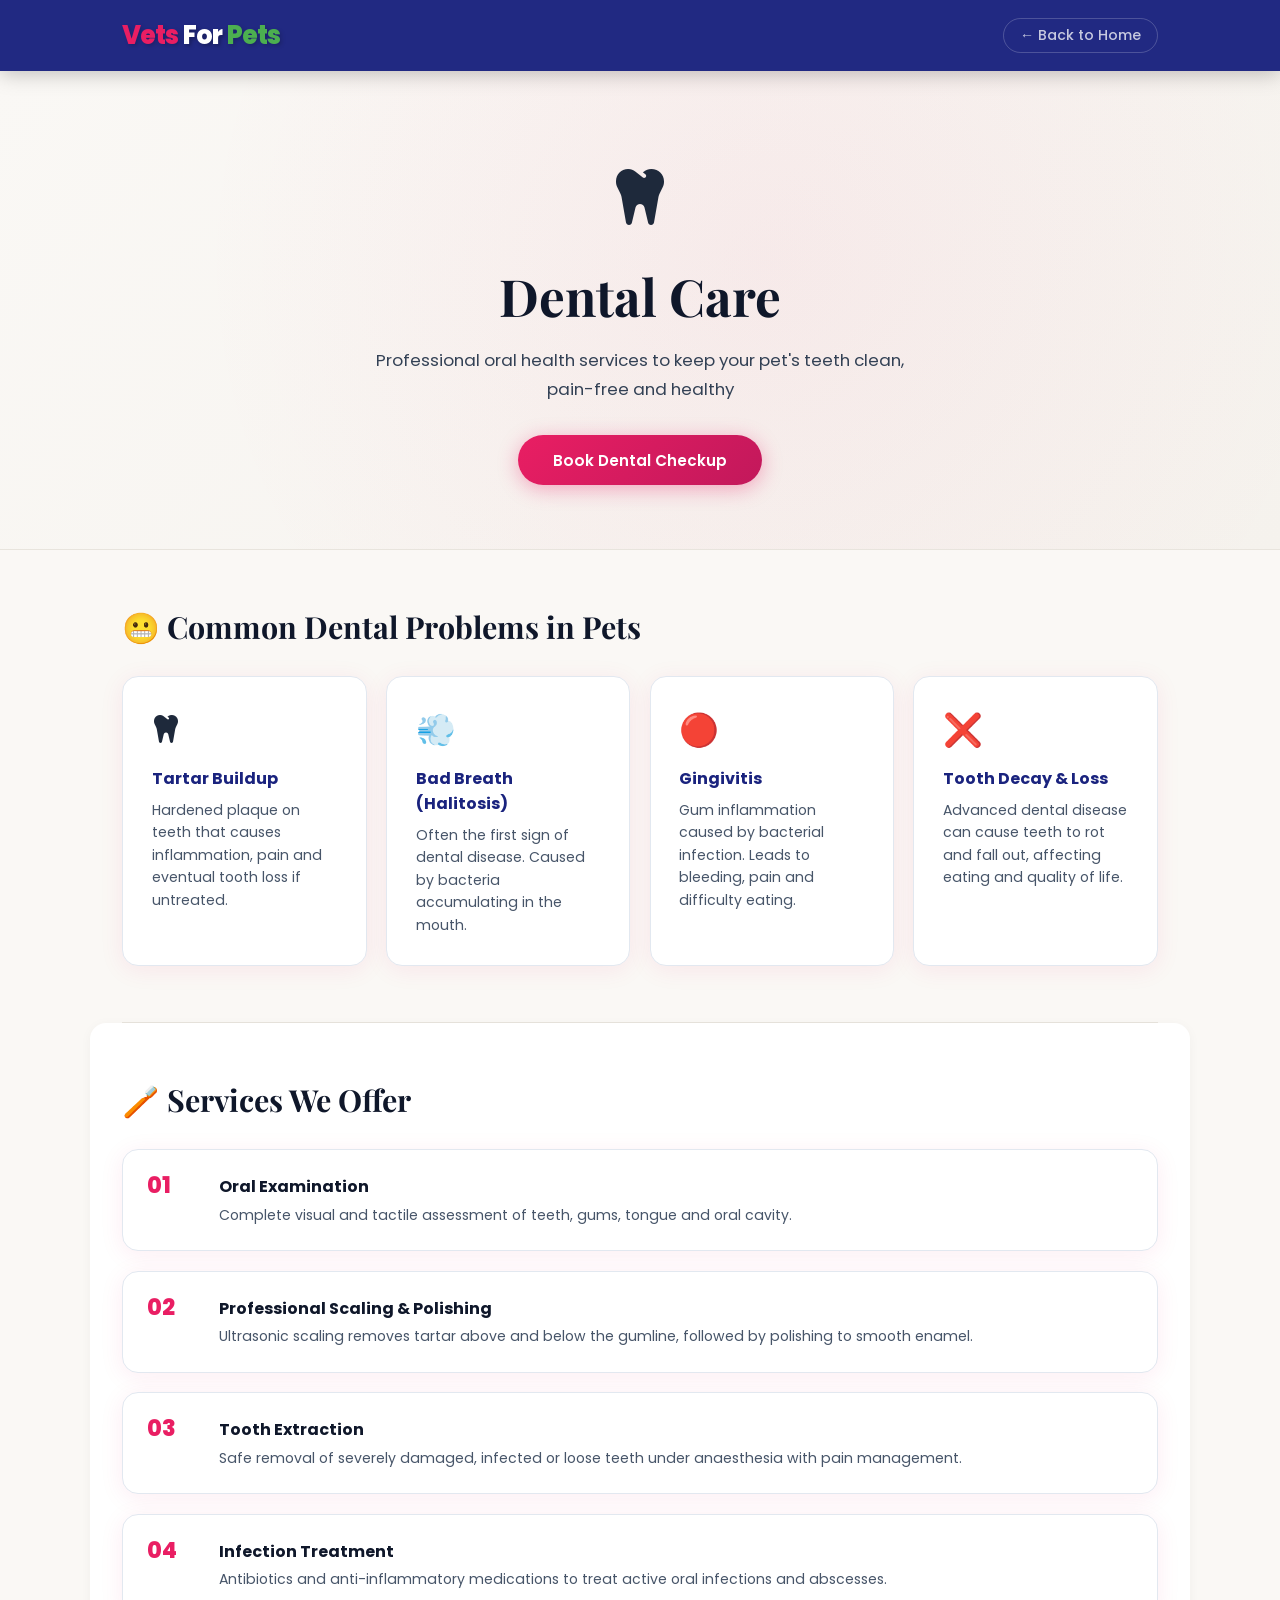
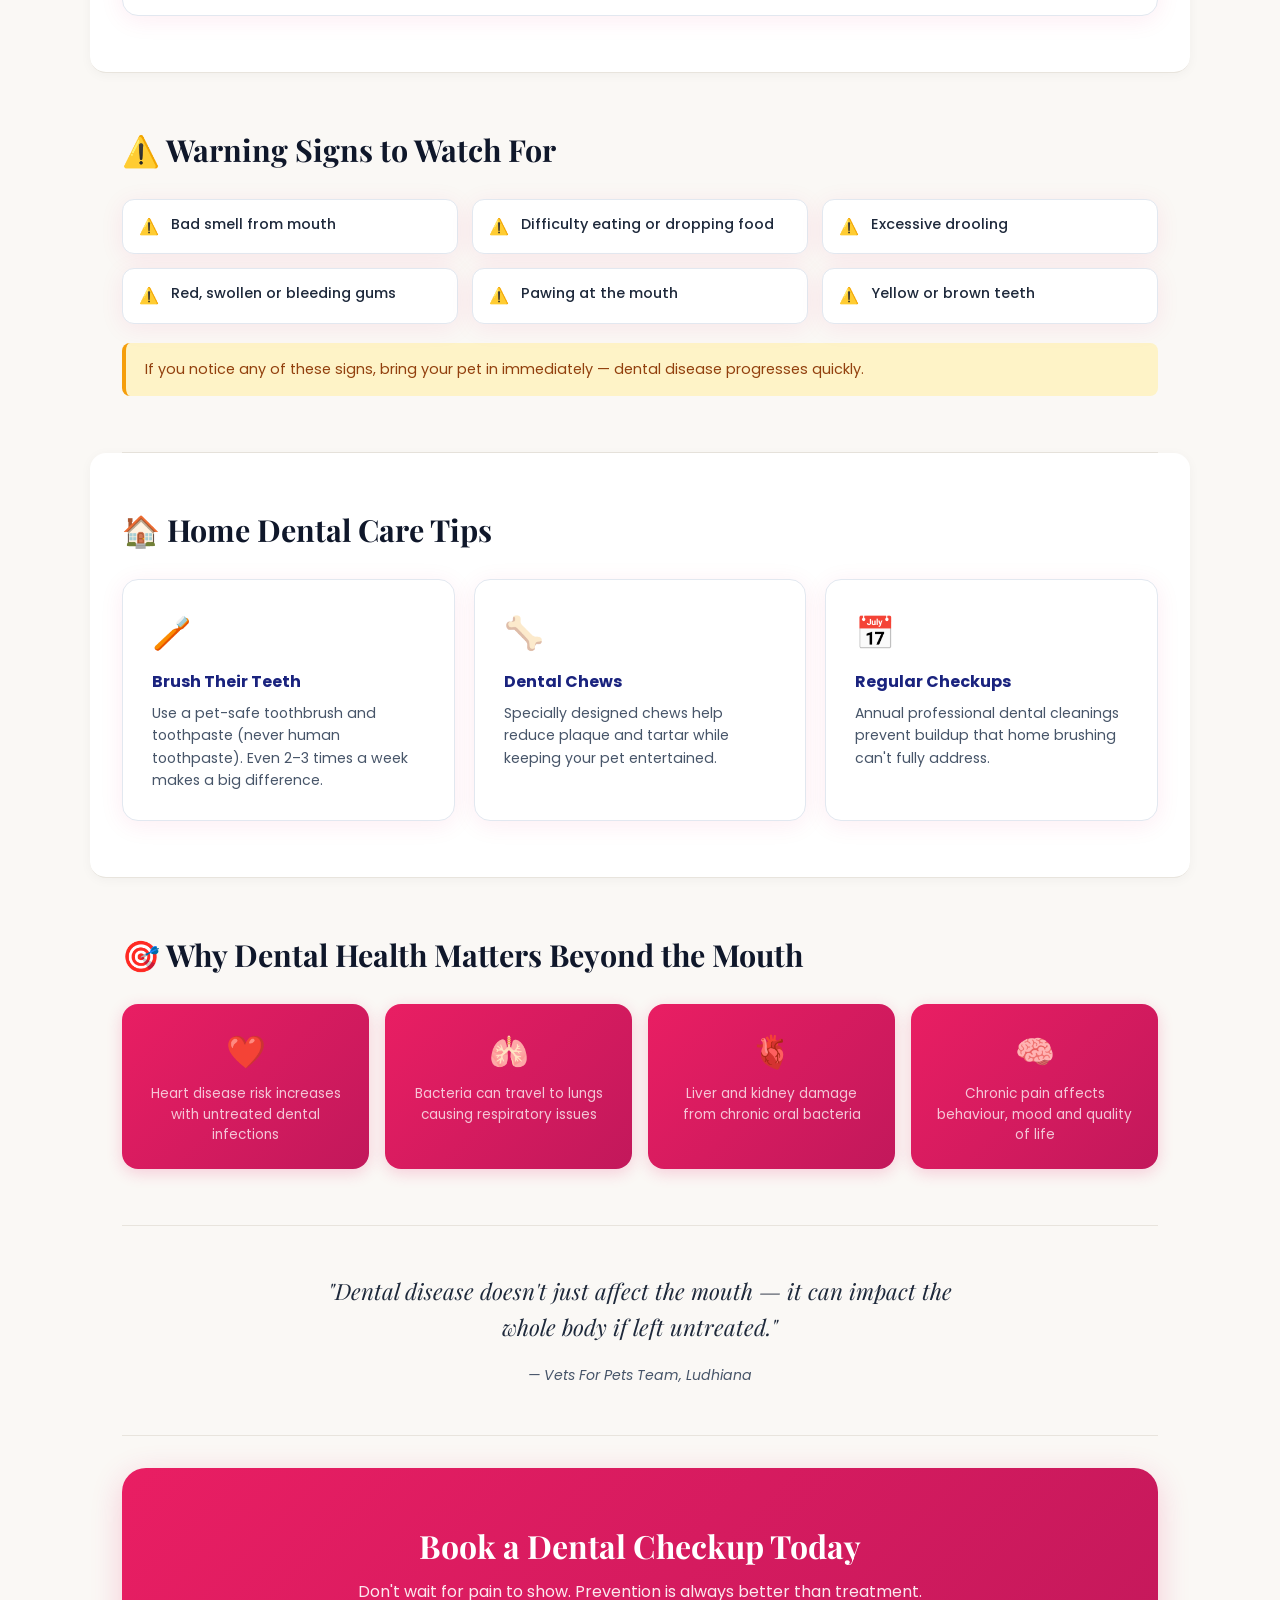
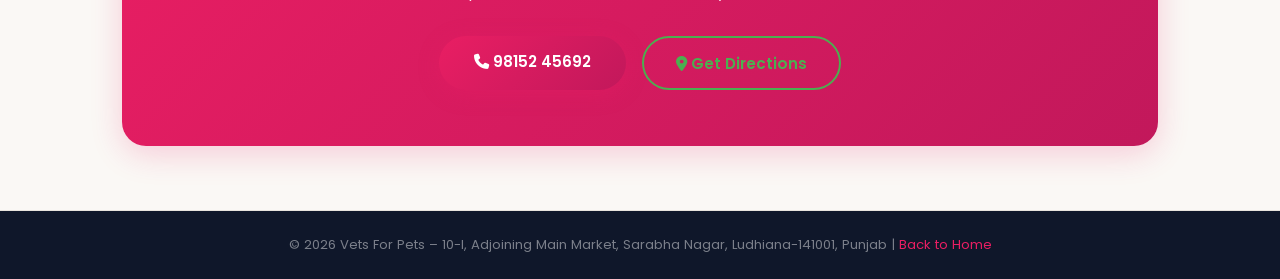
==== commit 4628b914: "ALL DONE" ====
--- a/services/dental.html
+++ b/services/dental.html
@@ -133,7 +133,7 @@
       <h2>Book a Dental Checkup Today</h2>
       <p>Don't wait for pain to show. Prevention is always better than treatment.</p>
       <div class="cta-btns">
-        <a href="tel:06366965129" class="btn-primary"><i class="fas fa-phone"></i> 06366965129</a>
+        <a href="tel:9815245692" class="btn-primary"><i class="fas fa-phone"></i> 98152 45692</a>
         <a href="../index.html#contact" class="btn-outline"><i class="fas fa-map-marker-alt"></i> Get Directions</a>
       </div>
     </section>
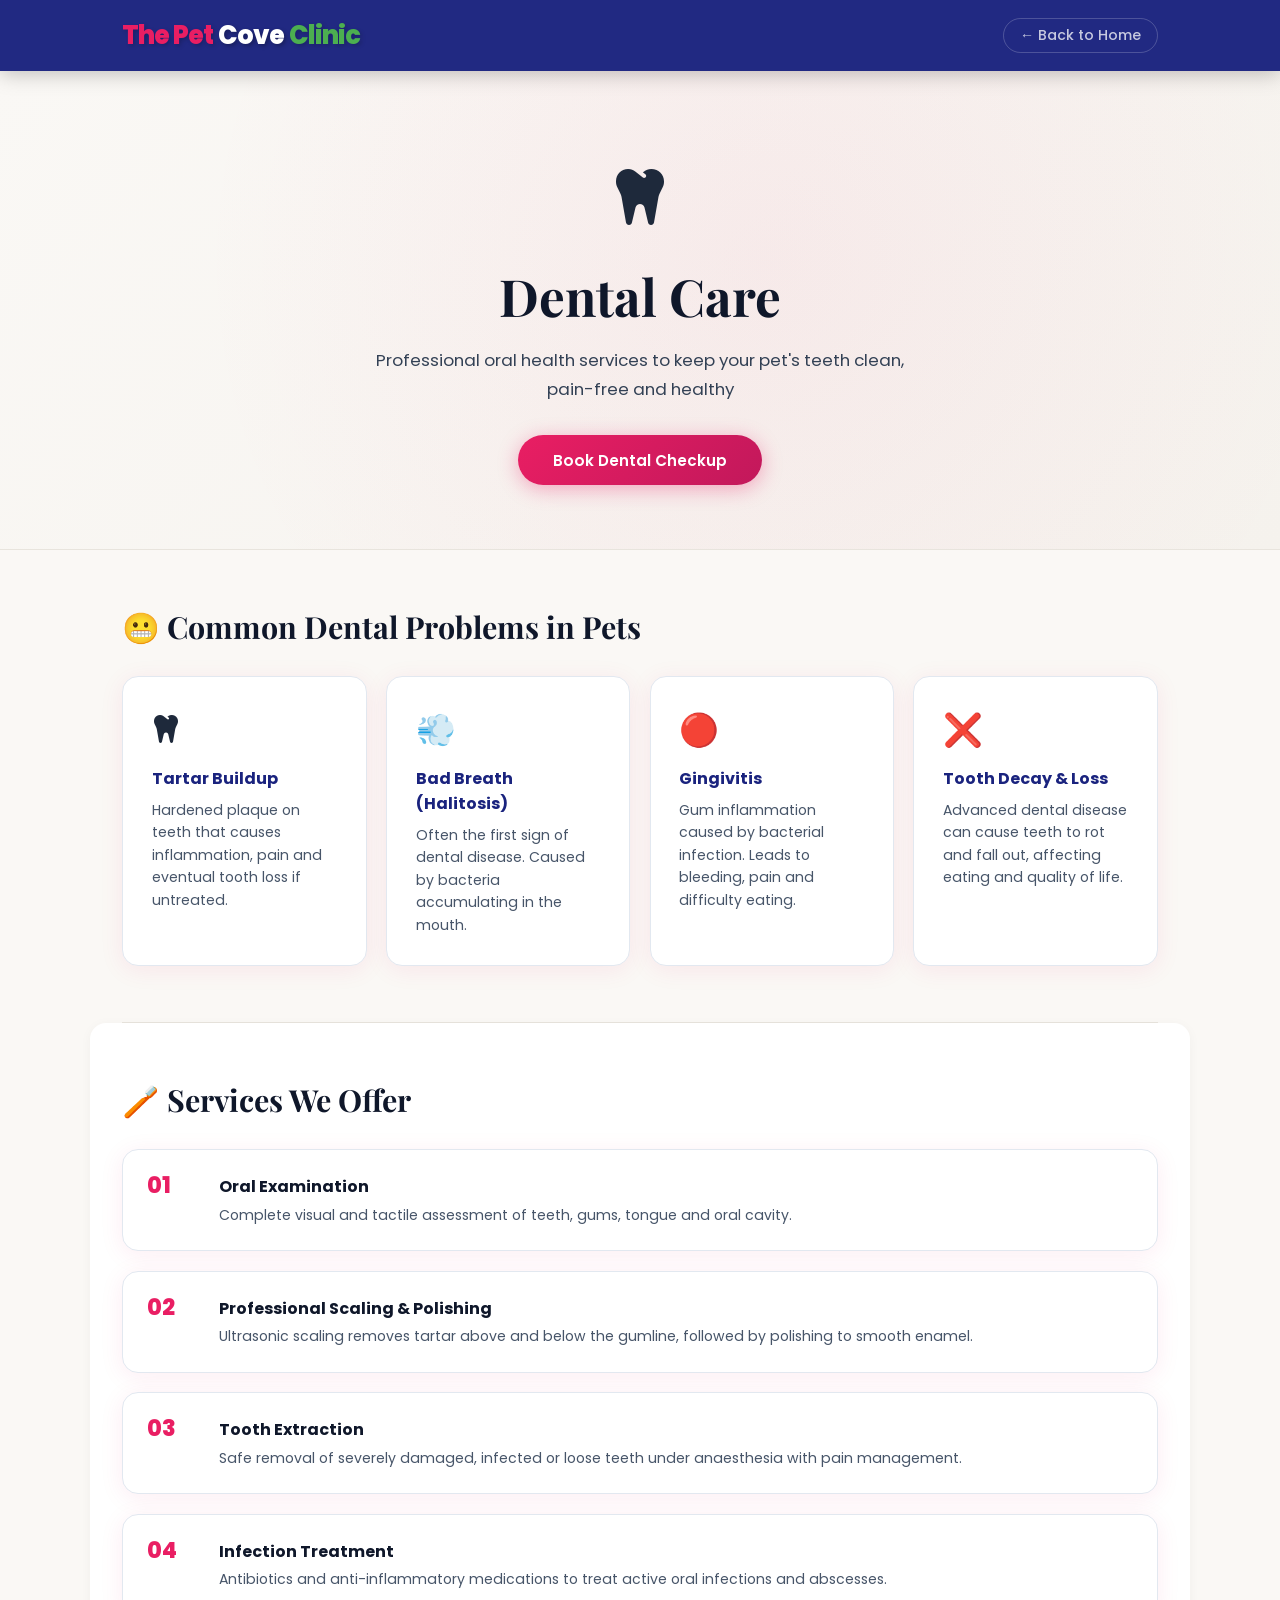
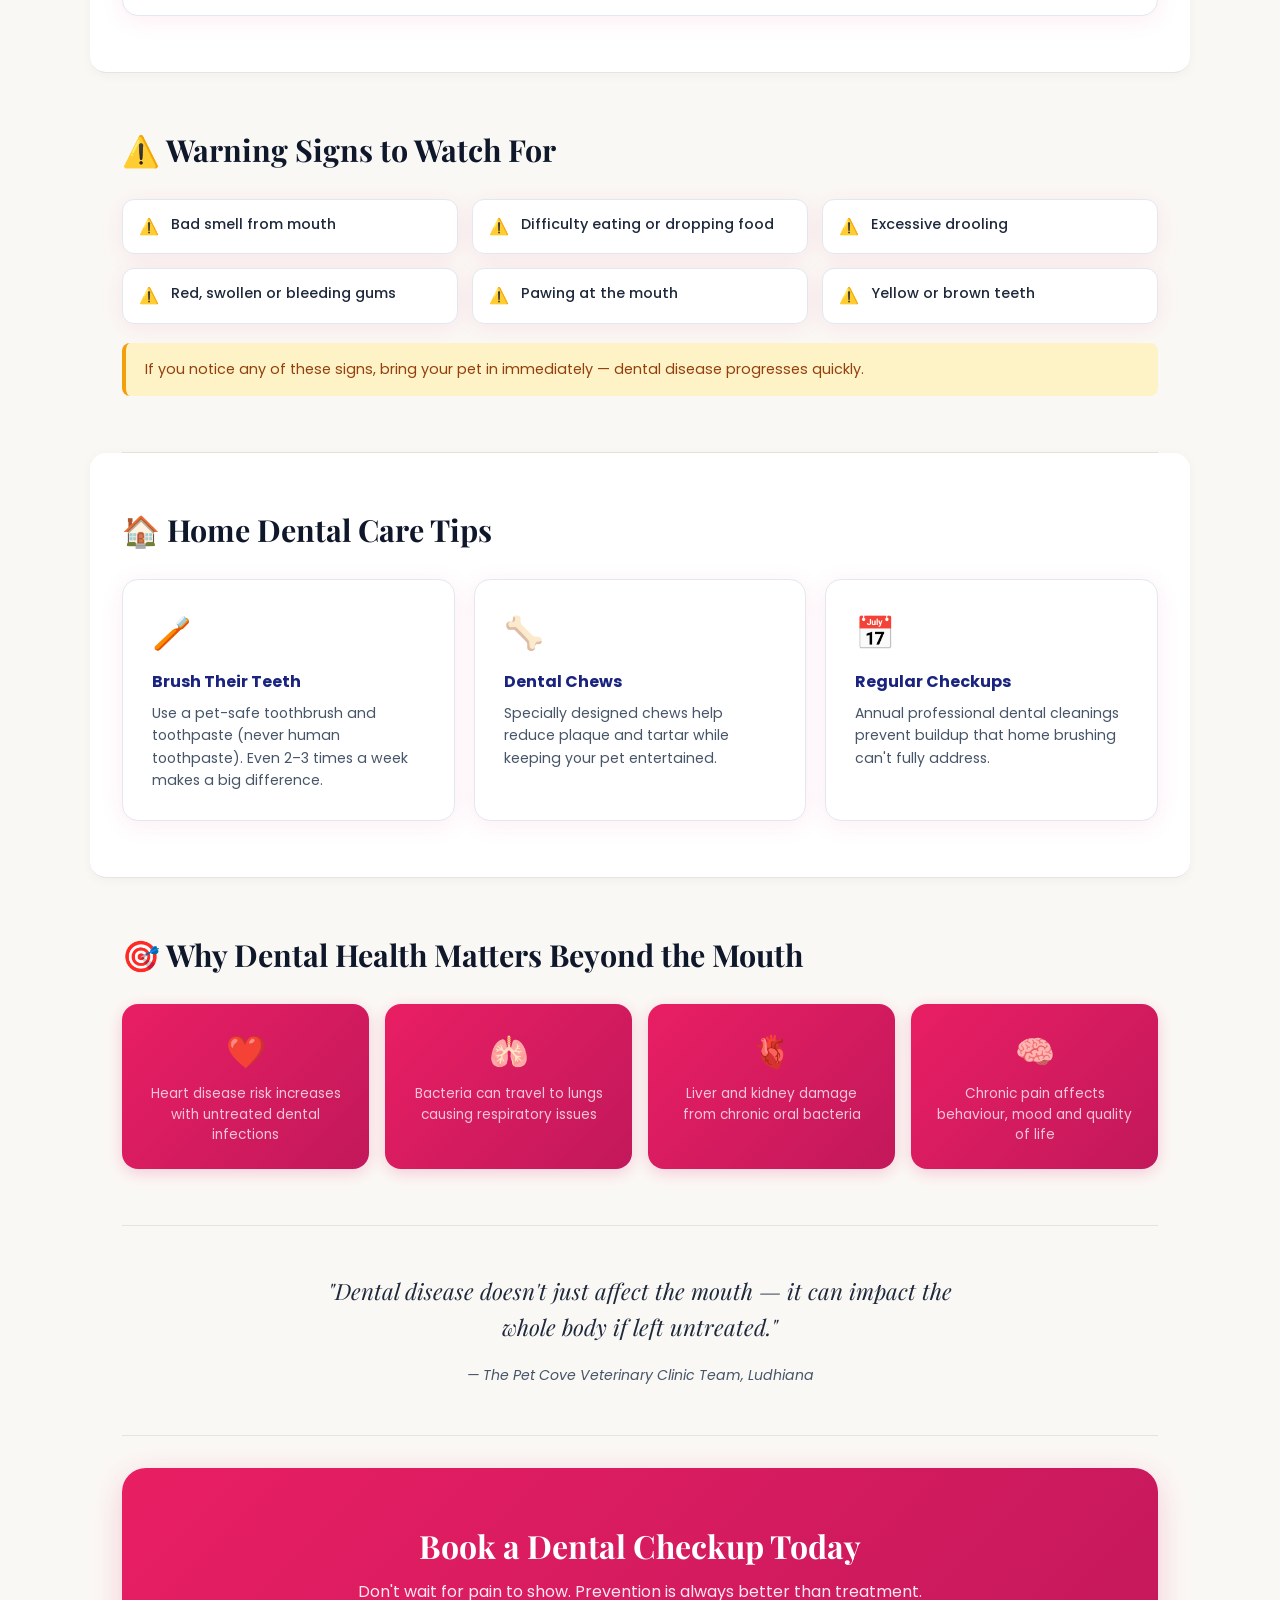
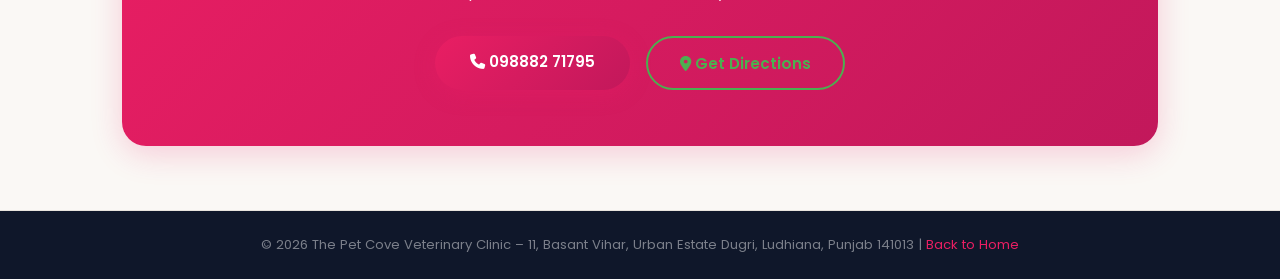
==== commit 2537e4b4: "Added project files" ====
--- a/services/dental.html
+++ b/services/dental.html
@@ -4,7 +4,7 @@
   <meta charset="UTF-8" />
   <meta name="viewport" content="width=device-width, initial-scale=1.0, maximum-scale=5.0, user-scalable=yes" />
   <meta name="theme-color" content="#0d1b3e" />
-  <title>Dental Care – Vets For Pets Ludhiana</title>
+  <title>Dental Care – The Pet Cove Veterinary Clinic Ludhiana</title>
   <link href="https://fonts.googleapis.com/css2?family=Poppins:wght@300;400;500;600;700;800&family=Playfair+Display:wght@700&display=swap" rel="stylesheet" />
   <link rel="stylesheet" href="https://cdnjs.cloudflare.com/ajax/libs/font-awesome/6.4.0/css/all.min.css" />
   <link rel="stylesheet" href="../service.css" />
@@ -13,9 +13,9 @@
   <nav class="snav">
     <div class="snav-inner">
       <a href="../index.html" class="logo">
-        <span class="logo-vets">Vets</span>
-        <span class="logo-for">For</span>
-        <span class="logo-pets">Pets</span>
+        <span class="logo-vets">The Pet</span>
+        <span class="logo-for">Cove</span>
+        <span class="logo-pets">Clinic</span>
       </a>
       <a href="../index.html" class="back-btn">← Back to Home</a>
     </div>
@@ -126,21 +126,21 @@
       <blockquote>
         "Dental disease doesn't just affect the mouth — it can impact the whole body if left untreated."
       </blockquote>
-      <cite>— Vets For Pets Team, Ludhiana</cite>
+      <cite>— The Pet Cove Veterinary Clinic Team, Ludhiana</cite>
     </section>
 
     <section class="svc-cta">
       <h2>Book a Dental Checkup Today</h2>
       <p>Don't wait for pain to show. Prevention is always better than treatment.</p>
       <div class="cta-btns">
-        <a href="tel:9815245692" class="btn-primary"><i class="fas fa-phone"></i> 98152 45692</a>
+        <a href="tel:09888271795" class="btn-primary"><i class="fas fa-phone"></i> 098882 71795</a>
         <a href="../index.html#contact" class="btn-outline"><i class="fas fa-map-marker-alt"></i> Get Directions</a>
       </div>
     </section>
 
   </main>
   <footer class="sfooter">
-    <p>© 2026 Vets For Pets – 10-I, Adjoining Main Market, Sarabha Nagar, Ludhiana-141001, Punjab | <a href="../index.html">Back to Home</a></p>
+    <p>© 2026 The Pet Cove Veterinary Clinic – 11, Basant Vihar, Urban Estate Dugri, Ludhiana, Punjab 141013 | <a href="../index.html">Back to Home</a></p>
   </footer>
 </body>
 </html>
